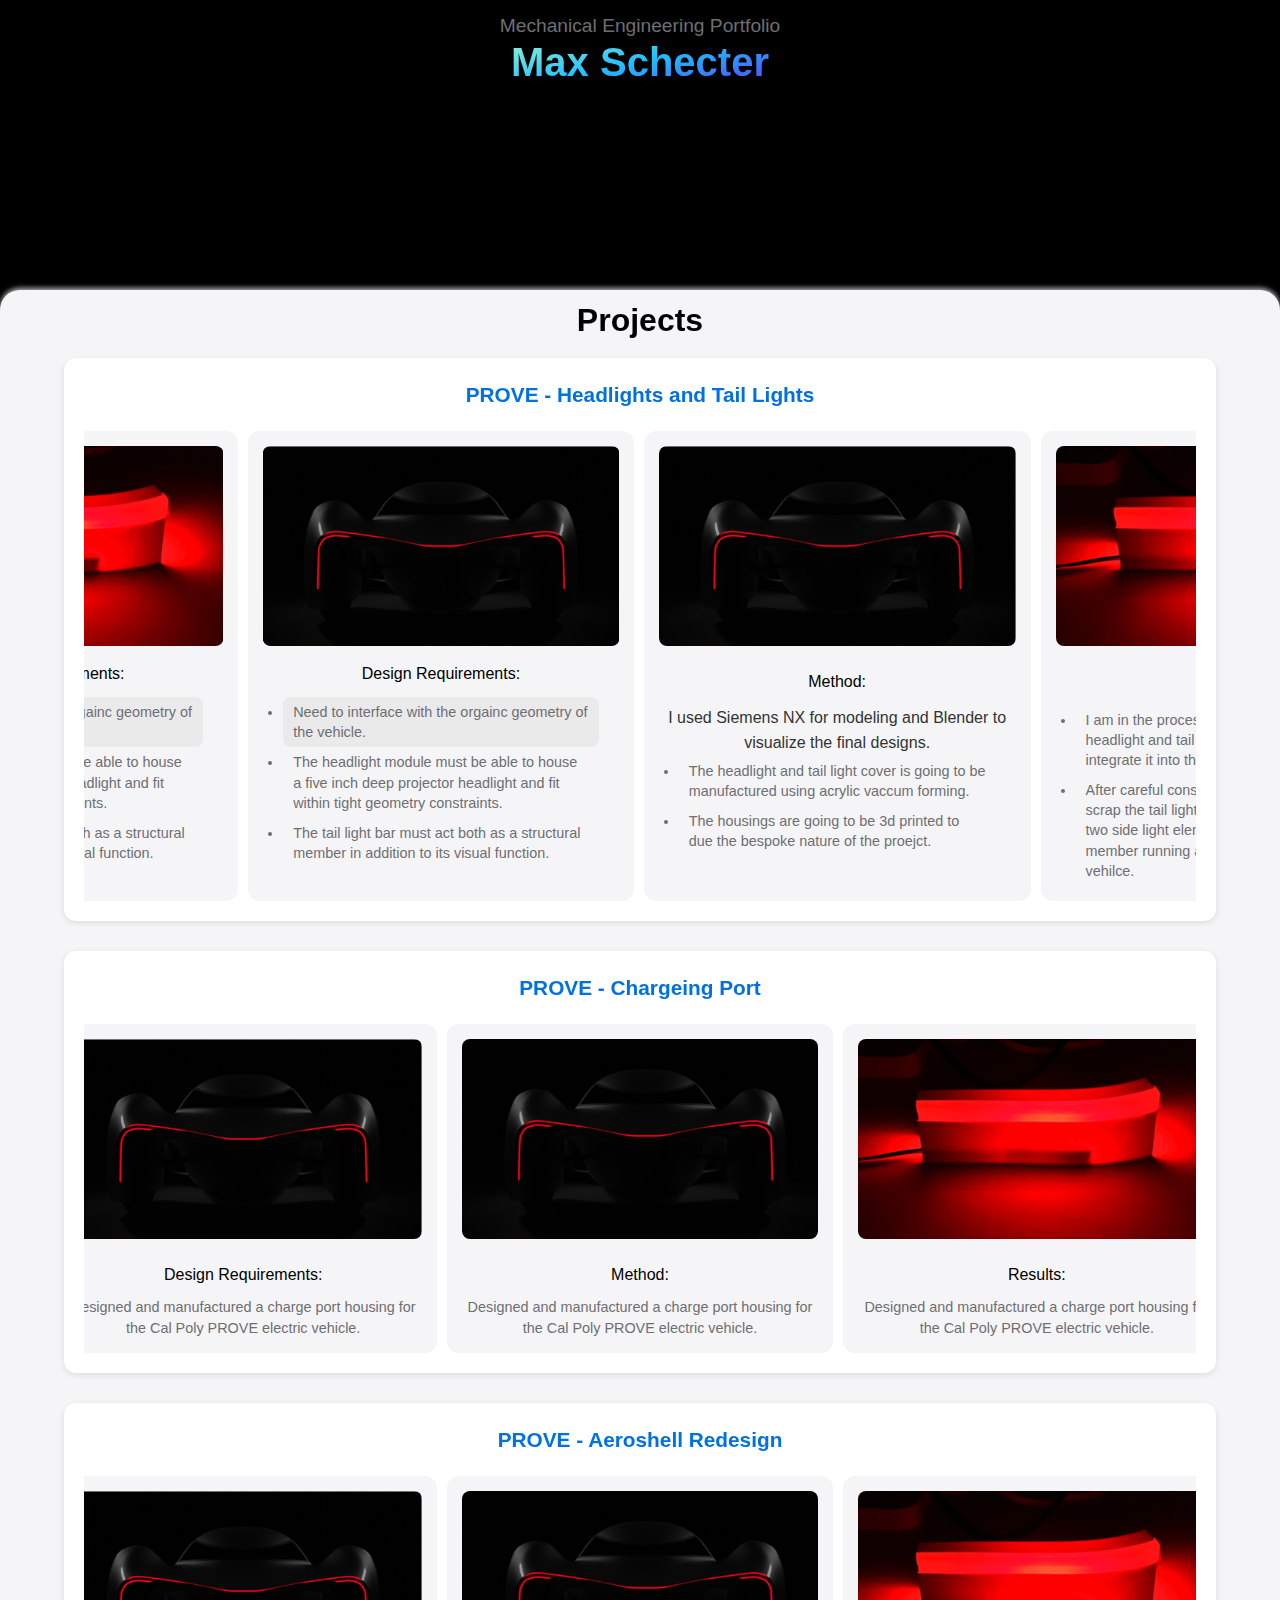
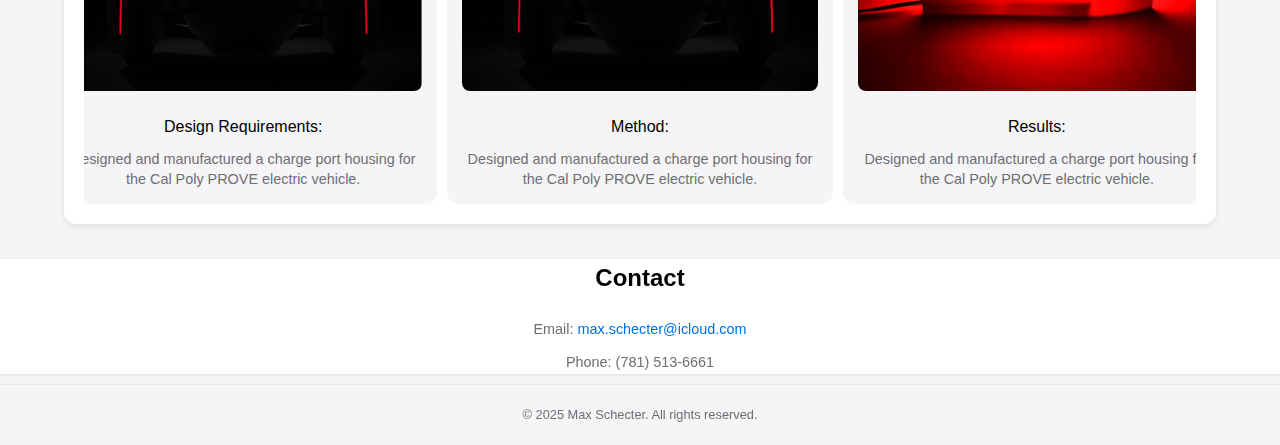
==== index.html @ a7ea4fdb "New Site Version" ====
<!DOCTYPE html>
<html lang="en">
<head>
    <meta charset="UTF-8">
    <meta name="viewport" content="width=device-width, initial-scale=1.0">
    <meta name="description" content="Max Schecter's Mechanical Engineering Portfolio">
    <title>Max Schecter - Portfolio</title>
    <link rel="stylesheet" href="css/style.css">
</head>
<body>
    <header class="video-header">
        <video width="320" height="240" autoplay loop muted playsinline>
            <source src="images/Reveal Video 1.mp4" type="video/mp4" />
          </video>
        <h2>Mechanical Engineering Portfolio</h2>
        <h1>Max Schecter</h1>
    </header>
<div class="wrapper">
    <section id="project-section">
        <h2>Projects</h2>
        <div class="project">
            <h3>PROVE - Headlights and Tail Lights</h3>
            <section class="carousel">

                <div class="item">
                    <div class="viewer">
                        <img class = "image" id="1" src="images/Screenshot 2025-02-06 at 3.01.59 PM.png" alt="Preview" />
                        <img class = "image" id="2" src="images/Screenshot 2025-02-06 at 3.01.11 PM.png" alt="Preview" />
                        <img class = "image" id="3" src="images/Screenshot 2025-02-06 at 3.01.11 PM.png" alt="Preview" />
                    </div>    
                    <h4>Design Requirements:</h4>
                    <ul id="design-list">
                        <li image="1">Need to interface with the orgainc geometry of the vehicle.</li>
                        <li image="2">The headlight module must be able to house a five inch deep projector headlight and fit within tight geometry constraints.</li>
                        <li image="3">The tail light bar must act both as a structural member in addition to its visual function.</li>
                    </ul>
                </div>

                <div class="item">
                    <div class="viewer">
                        <img class = "image" id="1" src="images/Screenshot 2025-02-06 at 3.01.11 PM.png" alt="Preview" />
                        <img class = "image" id="2" src="images/Screenshot 2025-02-06 at 3.01.11 PM.png" alt="Preview" />
                        <img class = "image" id="3" src="images/Screenshot 2025-02-06 at 3.01.11 PM.png" alt="Preview" />
                    </div>    
                    <h4>Design Requirements:</h4>
                    <ul id="design-list">
                        <li image="1">Need to interface with the orgainc geometry of the vehicle.</li>
                        <li image="2">The headlight module must be able to house a five inch deep projector headlight and fit within tight geometry constraints.</li>
                        <li image="3">The tail light bar must act both as a structural member in addition to its visual function.</li>
                    </ul>
                </div>

                <div class="item">
                      <img src="images/Screenshot 2025-02-06 at 3.01.11 PM.png" alt="Charge port housing design requirements for Cal Poly PROVE electric vehicle">
                    <h4>Method:</h4>
                <ul
                    <li>I used Siemens NX for modeling and Blender to visualize the final designs.</li>
                    <li>The headlight and tail light cover is going to be manufactured using acrylic vaccum forming.</li>
                    <li>The housings are going to be 3d printed to due the bespoke nature of the proejct.</li>
                </ul>
                </div>
                <div class="item">
                    <img src="images/Screenshot 2025-02-06 at 3.01.59 PM.png" alt="Charge port housing design requirements for Cal Poly PROVE electric vehicle">
                    <h4>Results:</h4>
                <ul>
                    <li>I am in the process of prototyping the headlight and tail lightmodule, with an aim to integrate it into the vehicle next year.</li>
                    <li>After careful consideration, we decided to scrap the tail light bar, instead opting for the two side light elements and a purelty strucutral member running accross the lenght of the vehilce.</li>
                </ul>
                </div>
            </section>
        </div>

        <div class="project">
            <h3>PROVE - Chargeing Port</h3>
            <section class="carousel">
                <div class="item">
                    <img src="images/Screenshot 2025-02-06 at 3.01.11 PM.png" alt="Charge port housing design requirements for Cal Poly PROVE electric vehicle">
                    <h4>Design Requirements:</h4>
                    <p>Designed and manufactured a charge port housing for the Cal Poly PROVE electric vehicle.</p>
                </div>
                <div class="item">
                    <img src="images/Screenshot 2025-02-06 at 3.01.30 PM.png" alt="Charge port housing method for Cal Poly PROVE electric vehicle">
                    <h4>Method:</h4>
                    <p>Designed and manufactured a charge port housing for the Cal Poly PROVE electric vehicle.</p>
                </div>
                <div class="item">
                    <img src="images/Screenshot 2025-02-06 at 3.01.59 PM.png" alt="Charge port housing results for Cal Poly PROVE electric vehicle">
                    <h4>Results:</h4>
                    <p>Designed and manufactured a charge port housing for the Cal Poly PROVE electric vehicle.</p>
                </div>
            </section>
        </div>

        <div class="project">
            <h3>PROVE - Aeroshell Redesign</h3>
            <section class="carousel">
                <div class="item">
                    <img src="images/Screenshot 2025-02-06 at 3.01.11 PM.png" alt="Charge port housing design requirements for Cal Poly PROVE electric vehicle">
                    <h4>Design Requirements:</h4>
                    <p>Designed and manufactured a charge port housing for the Cal Poly PROVE electric vehicle.</p>
                </div>
                <div class="item">
                    <img src="images/Screenshot 2025-02-06 at 3.01.30 PM.png" alt="Charge port housing method for Cal Poly PROVE electric vehicle">
                    <h4>Method:</h4>
                    <p>Designed and manufactured a charge port housing for the Cal Poly PROVE electric vehicle.</p>
                </div>
                <div class="item">
                    <img src="images/Screenshot 2025-02-06 at 3.01.59 PM.png" alt="Charge port housing results for Cal Poly PROVE electric vehicle">
                    <h4>Results:</h4>
                    <p>Designed and manufactured a charge port housing for the Cal Poly PROVE electric vehicle.</p>
                </div>
            </section>
        </div>
    </section>

    <section id="contact">
        <h2>Contact</h2>
        <p>Email: <a href="mailto:max.schecter@icloud.com">max.schecter@icloud.com</a></p>
        <p>Phone: (781) 513-6661</p>
    </section>

    <footer>
        <p>© 2025 Max Schecter. All rights reserved.</p>
    </footer>
</div>
<script src="Script.js"></script>
</body>
</html>
---- css/style.css ----
/* Reset default styles for consistency */
* {
  margin: 0;
  padding: 0;
  box-sizing: border-box;
}

body {
  padding-top: 290px;  /* Add this to offset the fixed header */
  font-family: -apple-system, BlinkMacSystemFont, 'Segoe UI', Roboto, Helvetica, Arial, sans-serif; /* Mimics San Francisco */
  line-height: 1.6;
  color: #333;
  background-color: #f5f5f7;
  width:100%;
  z-index: 2000;
}

/* Header styling */
header {
  position: fixed;
  top: 0;
  left: 0;
  width: 100%;
  height: 310px; /* Full-screen video */
  background-color: #000000;  /* Choose one color */
  text-align: center;
  z-index: -1;
  scroll-snap-align: start;
}

header video {
  margin-top: 70px; /* Moves video down */
  z-index: 1;
  width: clamp(100%, 90vw, 100%); /* Width scales dynamically */
  object-fit: contain; /* Ensures the video fills its container without distortion */
}

header h1 {
  position: absolute;
  top: 20%; /* Adjust this value as needed */
  left: 50%;
  transform: translate(-50%, -50%);
  font-size: 2.5rem; /* Adjust as needed */
  font-weight: 900; /* 'black' corresponds to 900 */
  background: linear-gradient(to top left, #5433FF, #20BDFF, #A5FECB);
  -webkit-background-clip: text;
  -webkit-text-fill-color: transparent;
  z-index: 9999;
}

header h2 {
  position: absolute;
  font-size: 1.2rem;
  top: 3%;
  left: 50%;
  transform: translate(-50%, -20%); /* Centers text perfectly */
  font-weight: 400;
  color: #6e6e73; /* Apple's gray text color */
  margin-top: 8px;
  z-index: 9999;
}

header p {
  font-size: 0.9rem;
  color: #6e6e73;
  margin-top: 12px;
}

header a {
  color: #0071e3; /* Apple's link blue */
  text-decoration: none;
}

header a:hover {
  text-decoration: underline;
}

/* Projects section */

.wrapper {
  border-radius: 20px 20px 0px 0px;
  position: relative;
  background-color: #f5f5f7;
  padding: 0px 0px;
  box-shadow: 0 -2px 5px rgba(255, 255, 255, 0.7); /* Soft white glow */
  scroll-snap-align: start;
  scroll-snap-stop: always;
  overflow-x: hidden;
}

#project-section {
  padding: 5px 0px;
  width: 100%;
  position: relative;
}

#project-section h2 {
  font-size: 2rem;
  font-weight: 600;
  color: #000;
  text-align: center;
  margin-bottom: 12px;
}

.project {
  background-color: #fff;
  border-radius: 12px; /* Rounded corners */
  box-shadow: 0 2px 6px rgba(0, 0, 0, 0.1); /* Subtle shadow */
  padding: 20px;
  margin-left: 5%;
  margin-right: 5%;
  margin-bottom: 30px;
  transition: transform 0.3s ease, box-shadow 0.3s ease; /* Smooth hover effect */
}

.project:hover {
  transform: translateY(-1px); /* Lift effect on hover */
  box-shadow: 0 4px 12px rgba(0, 0, 0, 0.15);
}

.project h3 {
  text-align: center;
  font-size: 1.3rem;
  font-weight: 600;
  color: #000;
  margin-bottom: 20px;
  color: #0071e3; /* Blue for project titles */
}

.item {
  flex: 0 0;
  width: max-content;
  background-color: #f5f5f7;
  border-radius: 12px;
  padding: 15px;
  text-align: center;
  scroll-snap-align: center;
}

.item img {
  height: 200px;
  border-radius: 8px;
  object-fit: cover;
}

.item h4 {
  font-size: 1rem;
  font-weight: 500;
  color: #000;
  margin: 15px 0 10px;
}

.item p {
  font-size: 0.9rem;
  color: #6e6e73;
  line-height: 1.4;
}

.item li {
  font-size: 0.9rem;
  color: #6e6e73;
  line-height: 1.4;
  margin: 0px 20px;
  text-align: left;
  padding: 5px 10px; /* Adds internal spacing for a better hover effect */
  border-radius: 8px; /* Rounds corners for a modern look */
  transition: background-color 0.3s ease, color 0.3s ease; /* Smooth transition for hover changes */
  cursor: pointer; /* Indicates interactivity */
  transition: transform 0.3s ease, box-shadow 0.3s ease; /* Smooth hover effect */

}

/* Contact section */
#contact {
  text-align: center;
  background-color: #fff;
  box-shadow: 0 1px 3px rgba(0, 0, 0, 0.1);
}

#contact h2 {
  font-size: 1.5rem;
  font-weight: 600;
  color: #000;
  margin-bottom: 20px;
}

#contact p {
  font-size: 0.9rem;
  color: #6e6e73;
  margin: 10px 0;
}

#contact a {
  color: #0071e3;
  text-decoration: none;
}

#contact a:hover {
  text-decoration: underline;
}

/* Footer */
footer {
  background-color: #f5f5f7;
  text-align: center;
  padding: 20px;
  color: #6e6e73;
  font-size: 0.8rem;
  border-top: 1px solid #e5e5ea; /* Light border for separation */
}

.carousel {
  background-color:#ffff;
  gap: 10px;
  padding-bottom: 0%;
  justify-content: center;
  display: flex;
  flex-wrap: nowrap;
  overflow-x: auto;  /* Enable scrolling */
  scroll-snap-type: x mandatory;
  scrollbar-width: none; /* Hides scrollbar on Firefox */

}

.vertical-slider {
  background-color:#ffff;
  gap: 10px;
  height: 220px;
  padding-bottom: 0%;
  justify-content: center;
  display: flex;
  flex-direction: column;
  overflow-y: auto;  /* Enable scrolling */
  scroll-snap-type: y mandatory;
  scrollbar-width: none; /* Hides scrollbar on Firefox */

}

@media (max-width: 600px) {
  header h1 {
    font-size: clamp(16px, 7vw, 40px);
    white-space: nowrap;
  }
  header h2 {
    font-size: clamp(16px, 3.2vw, 40px);
    white-space: nowrap;
  }

  .carousel {
    scroll-padding: 0 50%; /* Ensures first and last items are centered */
}
  .carousel::before,
.carousel::after {
    content: "";
    flex: 0 0 50%; 
    
  }
  .item img {
    height: 33vw;

  }

  .viewer {
    height: 33vw !important;
  }
}

.viewer {
  position: relative;  /* So child elements can use absolute positioning */
  height: 200px; /* Your fixed height */
  aspect-ratio: 16 / 9; /* Set your desired ratio, e.g., 16:9 */
  overflow: hidden; 
}

/* Both images fill the parent and can overlap one another */
.image {
  object-fit: cover;
  position: absolute;
  top: 50%; /* Move 50% from the left */
  left: 50%; /* Move 50% from the left */
  transform: translate(-50%, -50%); /* Offset by half its own size */
  opacity: 0;
  transition: opacity .5s ease-in-out;
  min-width: 100%; /* Ensures it also shrinks when the container is smaller */
  min-height: 100%; /* Ensures it also shrinks when the container is smaller */
  z-index: 4;
}

.showing {
  opacity: 1;
  z-index: 3;
  transition: none;
}

.item li {
  transition: background-color 0.15s ease, transform 0.15s ease;
}

.item li:hover:not(.active) {
  background-color: #9fddff; /* Light gray hover effect */
}

.item li.active {
  background-color: #d6d6d65f; /* Keeps selected item "pressed" */
}
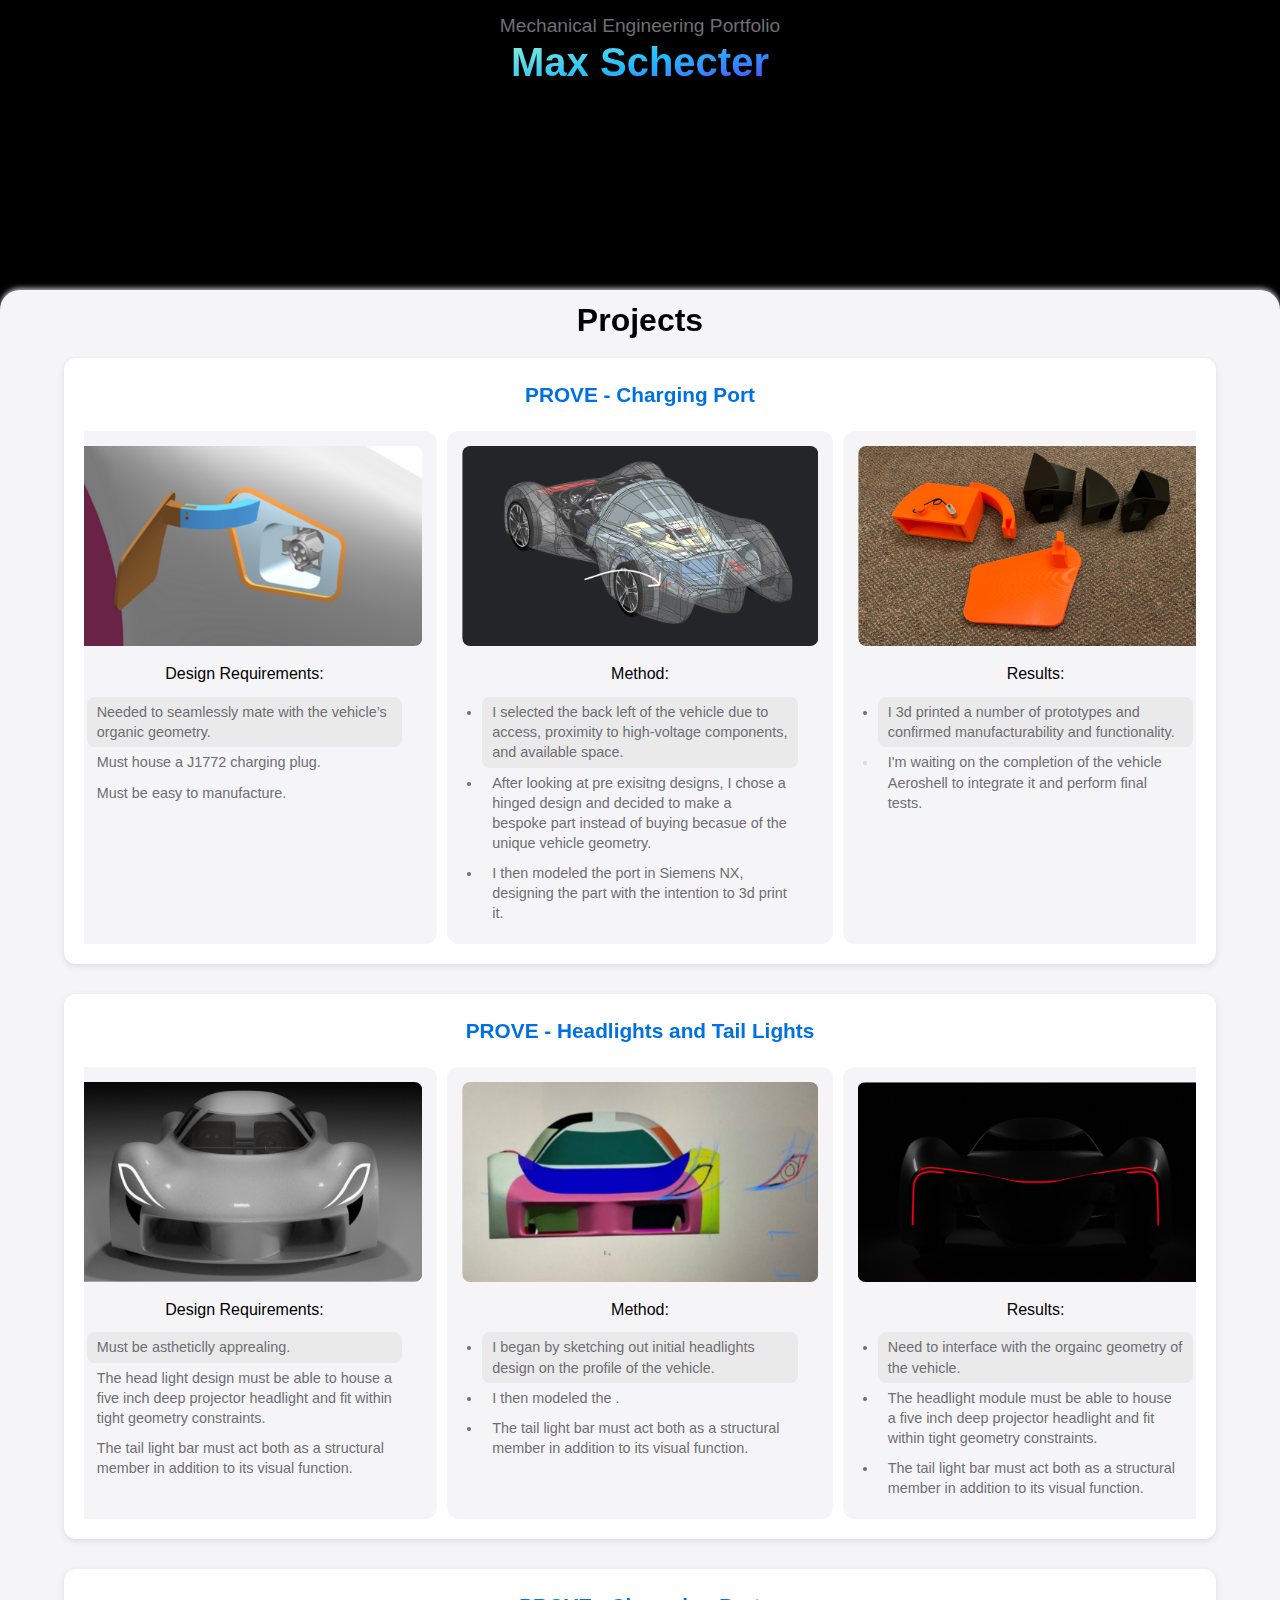
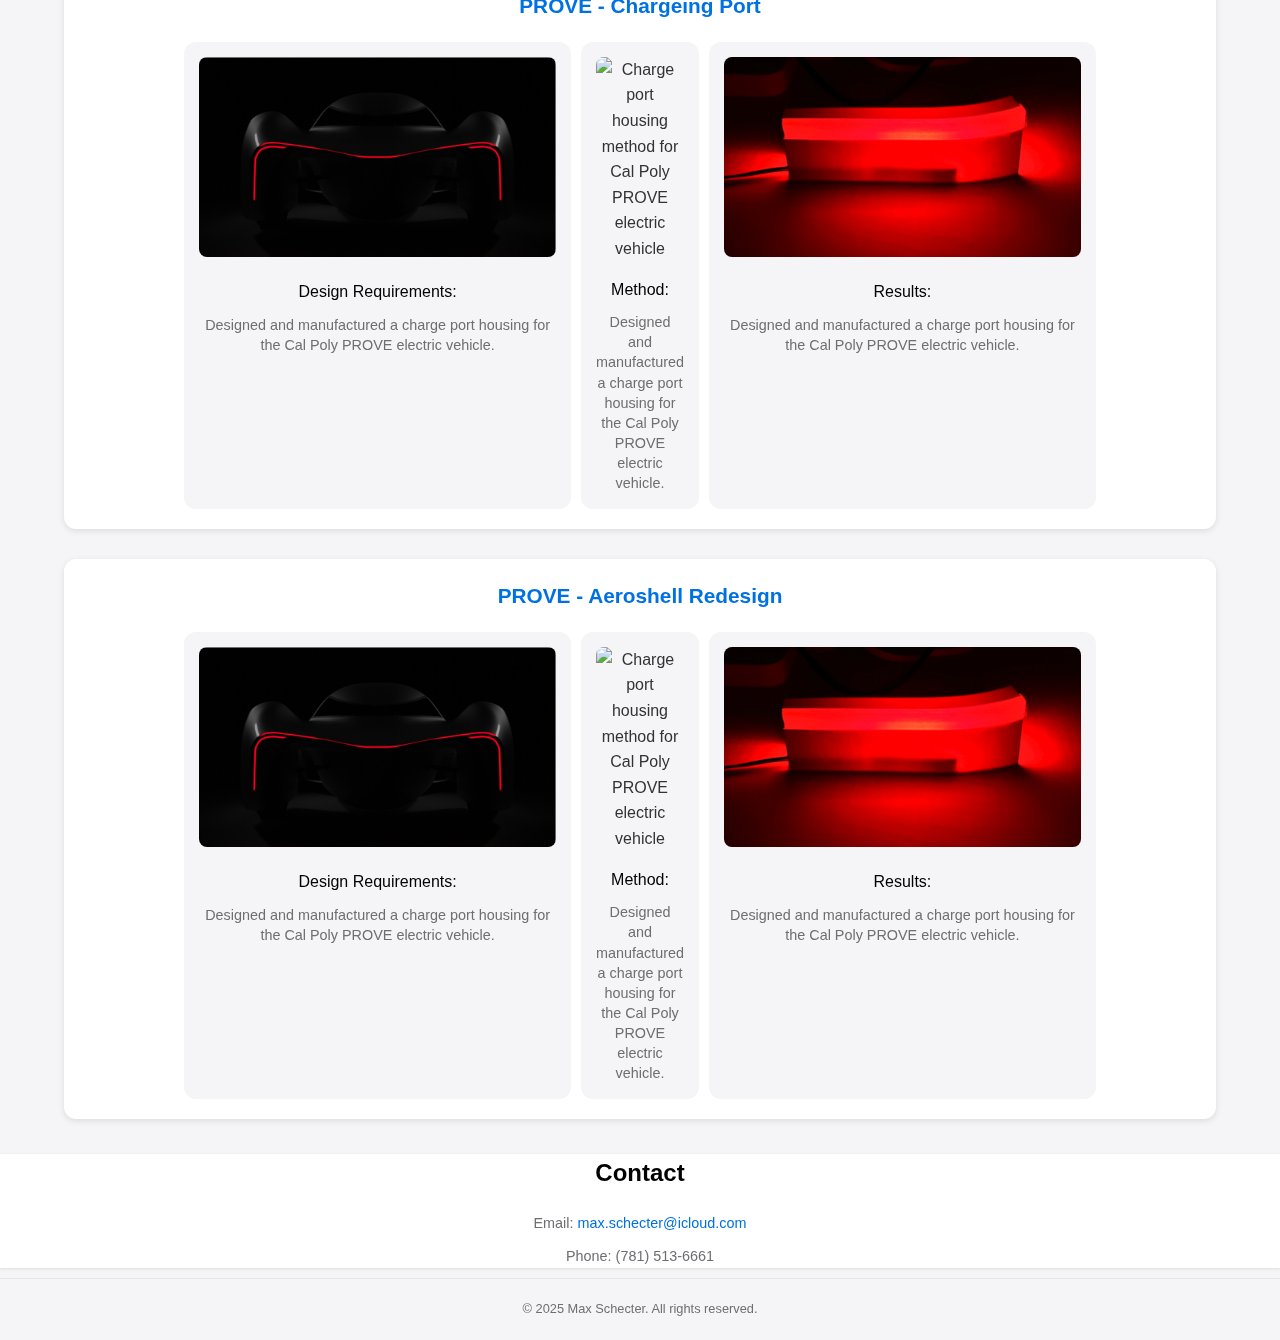
==== commit 59571f0a: "Website Update" ====
--- a/index.html
+++ b/index.html
@@ -18,20 +18,82 @@
 <div class="wrapper">
     <section id="project-section">
         <h2>Projects</h2>
+        
+        <div class="project">
+            <h3>PROVE - Charging Port</h3>
+            <section class="carousel">
+                
+                <div class="item"> 
+                    <div class="viewer">
+                        <img class = "image" id="1" src="images/Charging Port/Geometry.png" alt="Preview" />
+                        <img class = "image" id="2" src="images/Charging Port/Geometry.png" alt="Preview" />
+                        <img class = "image" id="3" src="images/Charging Port/Geometry.png" alt="Preview" />
+                    </div>    
+                    <h4>Design Requirements:</h4>
+                    <ul id="design-list">
+                        <li image="1">Needed to seamlessly mate with the vehicle’s organic geometry.</li>
+                        <li class="no-image" image="2">Must house a J1772 charging plug.</li>
+                        <li class="no-image" image="3">Must be easy to manufacture.</li>
+                    </ul>
+                </div>
+
+                <div class="item">
+                    <div class="viewer">
+                        <img class = "image" id="1" src="images/Charging Port/Rear Location.png" alt="Preview" />
+                        <img class = "image" id="2" src="images/Charging Port/FactoryPort.png" alt="Preview" />
+                        <img class = "image" id="3" src="images/Charging Port/CAD.png" alt="Preview" />
+                    </div>    
+                    <h4>Method:</h4>
+                    <ul id="design-list">
+                        <li image="1">I selected the back left of the vehicle due to access, proximity to high-voltage components, and available space.</li>
+                        <li image="2">After looking at pre exisitng designs, I chose a hinged design and decided to make a bespoke part instead of buying becasue of the unique vehicle geometry.</li>
+                        <li image="3">I then modeled the port in Siemens NX, designing the part with the intention to 3d print it.</li>
+                    </ul>
+                </div>
+
+                <div class="item">
+                    <div class="viewer">
+                        <img class = "image" id="1" src="images/Charging Port/Prototype.png" alt="Preview" />
+                        <img class = "image" id="2" src="images/Charging Port/Prototype.png" alt="Preview" />
+                        <img class = "image" id="3" src="images/Screenshot 2025-02-06 at 3.01.11 PM.png" alt="Preview" />
+                    </div>    
+                    <h4>Results:</h4>
+                    <ul id="design-list">
+                        <li image="1">I 3d printed a number of prototypes and confirmed manufacturability and functionality.</li>
+                        <li class="no-image" image="2">I'm waiting on the completion of the vehicle Aeroshell to integrate it and perform final tests.</li>
+                    </ul>
+                </div>
+            </section>
+        </div>
+
         <div class="project">
             <h3>PROVE - Headlights and Tail Lights</h3>
             <section class="carousel">
+                
+                <div class="item"> 
+                    <div class="viewer">
+                        <img class = "image" id="1" src="images/Headlights and Tail Lights/Render.png" alt="Preview" />
+                        <img class = "image" id="2" src="images/Headlights and Tail Lights/Interference.png" alt="Preview" />
+                        <img class = "image" id="3" src="images/Headlights and Tail Lights/Rear.png" alt="Preview" />
+                    </div>    
+                    <h4>Design Requirements:</h4>
+                    <ul id="design-list">
+                        <li image="1">Must be astheticlly apprealing.</li>
+                        <li image="2">The head light design must be able to house a five inch deep projector headlight and fit within tight geometry constraints.</li>
+                        <li image="3">The tail light bar must act both as a structural member in addition to its visual function.</li>
+                    </ul>
+                </div>
 
                 <div class="item">
                     <div class="viewer">
-                        <img class = "image" id="1" src="images/Screenshot 2025-02-06 at 3.01.59 PM.png" alt="Preview" />
+                        <img class = "image" id="1" src="images/Headlights and Tail Lights/Sketch.png" alt="Preview" />
                         <img class = "image" id="2" src="images/Screenshot 2025-02-06 at 3.01.11 PM.png" alt="Preview" />
                         <img class = "image" id="3" src="images/Screenshot 2025-02-06 at 3.01.11 PM.png" alt="Preview" />
                     </div>    
-                    <h4>Design Requirements:</h4>
+                    <h4>Method:</h4>
                     <ul id="design-list">
-                        <li image="1">Need to interface with the orgainc geometry of the vehicle.</li>
-                        <li image="2">The headlight module must be able to house a five inch deep projector headlight and fit within tight geometry constraints.</li>
+                        <li image="1">I began by sketching out initial headlights design on the profile of the vehicle.</li>
+                        <li image="2">I then modeled the .</li>
                         <li image="3">The tail light bar must act both as a structural member in addition to its visual function.</li>
                     </ul>
                 </div>
@@ -42,30 +104,12 @@
                         <img class = "image" id="2" src="images/Screenshot 2025-02-06 at 3.01.11 PM.png" alt="Preview" />
                         <img class = "image" id="3" src="images/Screenshot 2025-02-06 at 3.01.11 PM.png" alt="Preview" />
                     </div>    
-                    <h4>Design Requirements:</h4>
+                    <h4>Results:</h4>
                     <ul id="design-list">
                         <li image="1">Need to interface with the orgainc geometry of the vehicle.</li>
                         <li image="2">The headlight module must be able to house a five inch deep projector headlight and fit within tight geometry constraints.</li>
                         <li image="3">The tail light bar must act both as a structural member in addition to its visual function.</li>
                     </ul>
-                </div>
-
-                <div class="item">
-                      <img src="images/Screenshot 2025-02-06 at 3.01.11 PM.png" alt="Charge port housing design requirements for Cal Poly PROVE electric vehicle">
-                    <h4>Method:</h4>
-                <ul
-                    <li>I used Siemens NX for modeling and Blender to visualize the final designs.</li>
-                    <li>The headlight and tail light cover is going to be manufactured using acrylic vaccum forming.</li>
-                    <li>The housings are going to be 3d printed to due the bespoke nature of the proejct.</li>
-                </ul>
-                </div>
-                <div class="item">
-                    <img src="images/Screenshot 2025-02-06 at 3.01.59 PM.png" alt="Charge port housing design requirements for Cal Poly PROVE electric vehicle">
-                    <h4>Results:</h4>
-                <ul>
-                    <li>I am in the process of prototyping the headlight and tail lightmodule, with an aim to integrate it into the vehicle next year.</li>
-                    <li>After careful consideration, we decided to scrap the tail light bar, instead opting for the two side light elements and a purelty strucutral member running accross the lenght of the vehilce.</li>
-                </ul>
                 </div>
             </section>
         </div>
--- a/css/style.css
+++ b/css/style.css
@@ -296,10 +296,20 @@
   transition: background-color 0.15s ease, transform 0.15s ease;
 }
 
-.item li:hover:not(.active) {
-  background-color: #9fddff; /* Light gray hover effect */
-}
-
 .item li.active {
   background-color: #d6d6d65f; /* Keeps selected item "pressed" */
-}+}
+
+ul {
+  list-style-type: disc; /* Ensures bullets are shown */
+}
+
+.no-image::marker {
+  color: rgb(217, 217, 217); /* Change bullet color */
+}
+
+.no-image {
+  cursor: default; /* Changes cursor to default (not clickable) */
+  pointer-events: none; /* Prevents hover and click events */
+}
+
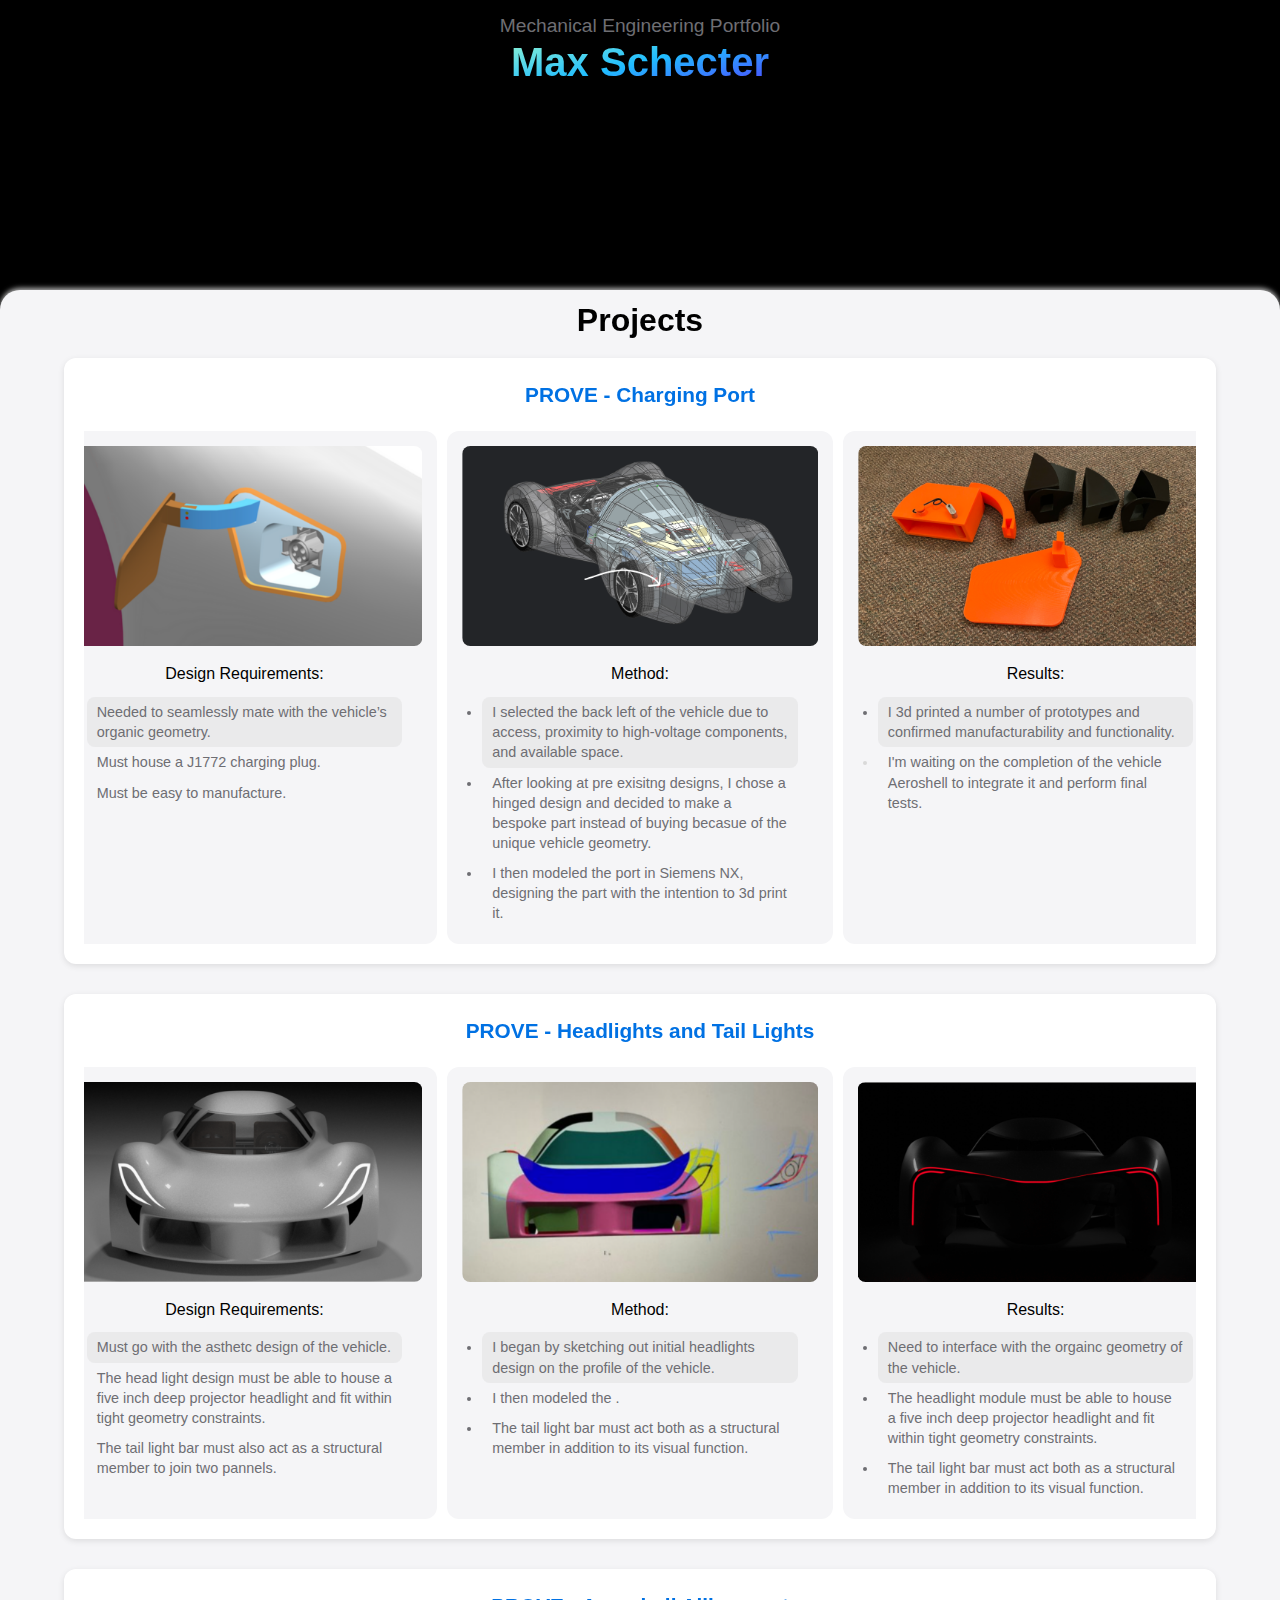
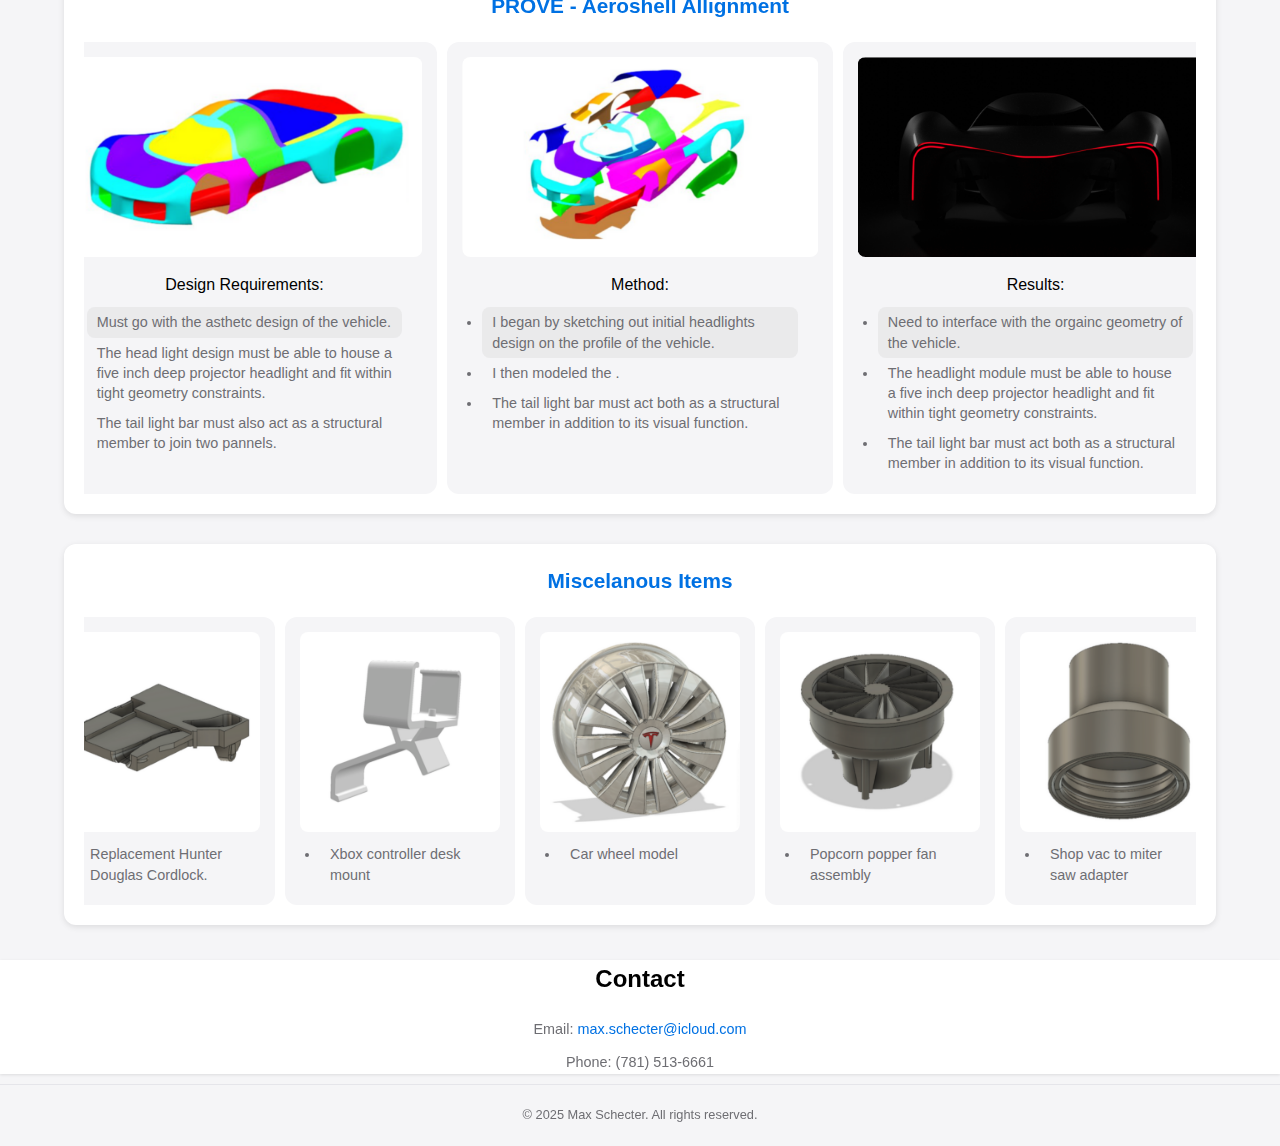
==== commit 3e757541: "Update" ====
--- a/index.html
+++ b/index.html
@@ -78,9 +78,9 @@
                     </div>    
                     <h4>Design Requirements:</h4>
                     <ul id="design-list">
-                        <li image="1">Must be astheticlly apprealing.</li>
+                        <li image="1">Must go with the asthetc design of the vehicle.</li>
                         <li image="2">The head light design must be able to house a five inch deep projector headlight and fit within tight geometry constraints.</li>
-                        <li image="3">The tail light bar must act both as a structural member in addition to its visual function.</li>
+                        <li image="3">The tail light bar must also act as a structural member to join two pannels.</li>
                     </ul>
                 </div>
 
@@ -115,46 +115,112 @@
         </div>
 
         <div class="project">
-            <h3>PROVE - Chargeing Port</h3>
-            <section class="carousel">
-                <div class="item">
-                    <img src="images/Screenshot 2025-02-06 at 3.01.11 PM.png" alt="Charge port housing design requirements for Cal Poly PROVE electric vehicle">
+            <h3>PROVE - Aeroshell Allignment</h3>
+            <section class="carousel">
+                
+                <div class="item"> 
+                    <div class="viewer">
+                        <img class = "image" id="1" src="images/Aeroshell Allignment/Aeroshell.png" alt="Preview" />
+                        <img class = "image" id="2" src="images/Headlights and Tail Lights/Interference.png" alt="Preview" />
+                        <img class = "image" id="3" src="images/Headlights and Tail Lights/Rear.png" alt="Preview" />
+                    </div>    
                     <h4>Design Requirements:</h4>
-                    <p>Designed and manufactured a charge port housing for the Cal Poly PROVE electric vehicle.</p>
-                </div>
-                <div class="item">
-                    <img src="images/Screenshot 2025-02-06 at 3.01.30 PM.png" alt="Charge port housing method for Cal Poly PROVE electric vehicle">
+                    <ul id="design-list">
+                        <li image="1">Must go with the asthetc design of the vehicle.</li>
+                        <li image="2">The head light design must be able to house a five inch deep projector headlight and fit within tight geometry constraints.</li>
+                        <li image="3">The tail light bar must also act as a structural member to join two pannels.</li>
+                    </ul>
+                </div>
+
+                <div class="item">
+                    <div class="viewer">
+                        <img class = "image" id="1" src="images/Aeroshell Allignment/Aeroshell Exploded.png" alt="Preview" />
+                        <img class = "image" id="2" src="images/Screenshot 2025-02-06 at 3.01.11 PM.png" alt="Preview" />
+                        <img class = "image" id="3" src="images/Screenshot 2025-02-06 at 3.01.11 PM.png" alt="Preview" />
+                    </div>    
                     <h4>Method:</h4>
-                    <p>Designed and manufactured a charge port housing for the Cal Poly PROVE electric vehicle.</p>
-                </div>
-                <div class="item">
-                    <img src="images/Screenshot 2025-02-06 at 3.01.59 PM.png" alt="Charge port housing results for Cal Poly PROVE electric vehicle">
+                    <ul id="design-list">
+                        <li image="1">I began by sketching out initial headlights design on the profile of the vehicle.</li>
+                        <li image="2">I then modeled the .</li>
+                        <li image="3">The tail light bar must act both as a structural member in addition to its visual function.</li>
+                    </ul>
+                </div>
+
+                <div class="item">
+                    <div class="viewer">
+                        <img class = "image" id="1" src="images/Screenshot 2025-02-06 at 3.01.11 PM.png" alt="Preview" />
+                        <img class = "image" id="2" src="images/Screenshot 2025-02-06 at 3.01.11 PM.png" alt="Preview" />
+                        <img class = "image" id="3" src="images/Screenshot 2025-02-06 at 3.01.11 PM.png" alt="Preview" />
+                    </div>    
                     <h4>Results:</h4>
-                    <p>Designed and manufactured a charge port housing for the Cal Poly PROVE electric vehicle.</p>
-                </div>
-            </section>
-        </div>
-
-        <div class="project">
-            <h3>PROVE - Aeroshell Redesign</h3>
-            <section class="carousel">
-                <div class="item">
-                    <img src="images/Screenshot 2025-02-06 at 3.01.11 PM.png" alt="Charge port housing design requirements for Cal Poly PROVE electric vehicle">
-                    <h4>Design Requirements:</h4>
-                    <p>Designed and manufactured a charge port housing for the Cal Poly PROVE electric vehicle.</p>
-                </div>
-                <div class="item">
-                    <img src="images/Screenshot 2025-02-06 at 3.01.30 PM.png" alt="Charge port housing method for Cal Poly PROVE electric vehicle">
-                    <h4>Method:</h4>
-                    <p>Designed and manufactured a charge port housing for the Cal Poly PROVE electric vehicle.</p>
-                </div>
-                <div class="item">
-                    <img src="images/Screenshot 2025-02-06 at 3.01.59 PM.png" alt="Charge port housing results for Cal Poly PROVE electric vehicle">
-                    <h4>Results:</h4>
-                    <p>Designed and manufactured a charge port housing for the Cal Poly PROVE electric vehicle.</p>
-                </div>
-            </section>
-        </div>
+                    <ul id="design-list">
+                        <li image="1">Need to interface with the orgainc geometry of the vehicle.</li>
+                        <li image="2">The headlight module must be able to house a five inch deep projector headlight and fit within tight geometry constraints.</li>
+                        <li image="3">The tail light bar must act both as a structural member in addition to its visual function.</li>
+                    </ul>
+                </div>
+            </section>
+        </div>
+
+        <div class="project">
+            <h3>Miscelanous Items</h3>
+            <section class="carousel">
+                
+                <div class="item"> 
+                        <img src="images/Miscelaneous/Craftsman.png" alt="Preview" />
+                    <ul>
+                        <li>Craftsman Jointer Planer Fence Trolley.</li>
+                    </ul>
+                </div>
+
+                <div class="item"> 
+                    <img src="images/Miscelaneous/Cord Lock.png" alt="Preview" />
+                <ul>
+                    <li>Replacement Hunter Douglas Cordlock.</li>
+                </ul>
+            </div>
+
+            <div class="item"> 
+                <img src="images/Miscelaneous/Xbox Mount.png" alt="Preview" />
+            <ul>
+                <li>Xbox controller desk
+                    mount</li>
+            </ul>
+            </div>
+
+            <div class="item"> 
+                <img src="images/Miscelaneous/Car Wheel.png" alt="Preview" />
+            <ul>
+                <li>Car wheel model</li>
+            </ul>
+            </div>
+
+            <div class="item"> 
+                <img src="images/Miscelaneous/Popcorn.png" alt="Preview" />
+            <ul>
+                <li>Popcorn popper fan assembly</li>
+            </ul>
+            </div>
+
+            <div class="item"> 
+                <img src="images/Miscelaneous/Shop Vac.png" alt="Preview" />
+            <ul>
+                <li>Shop vac to miter saw adapter</li>
+            </ul>
+            </div>
+
+            <div class="item"> 
+                <img src="images/Miscelaneous/Garden Cage.png" alt="Preview" />
+            <ul>
+                <li>Vegetable garden cage corner piece</li>
+            </ul>
+            </div>
+
+
+            </section>
+        </div>
+
+
     </section>
 
     <section id="contact">
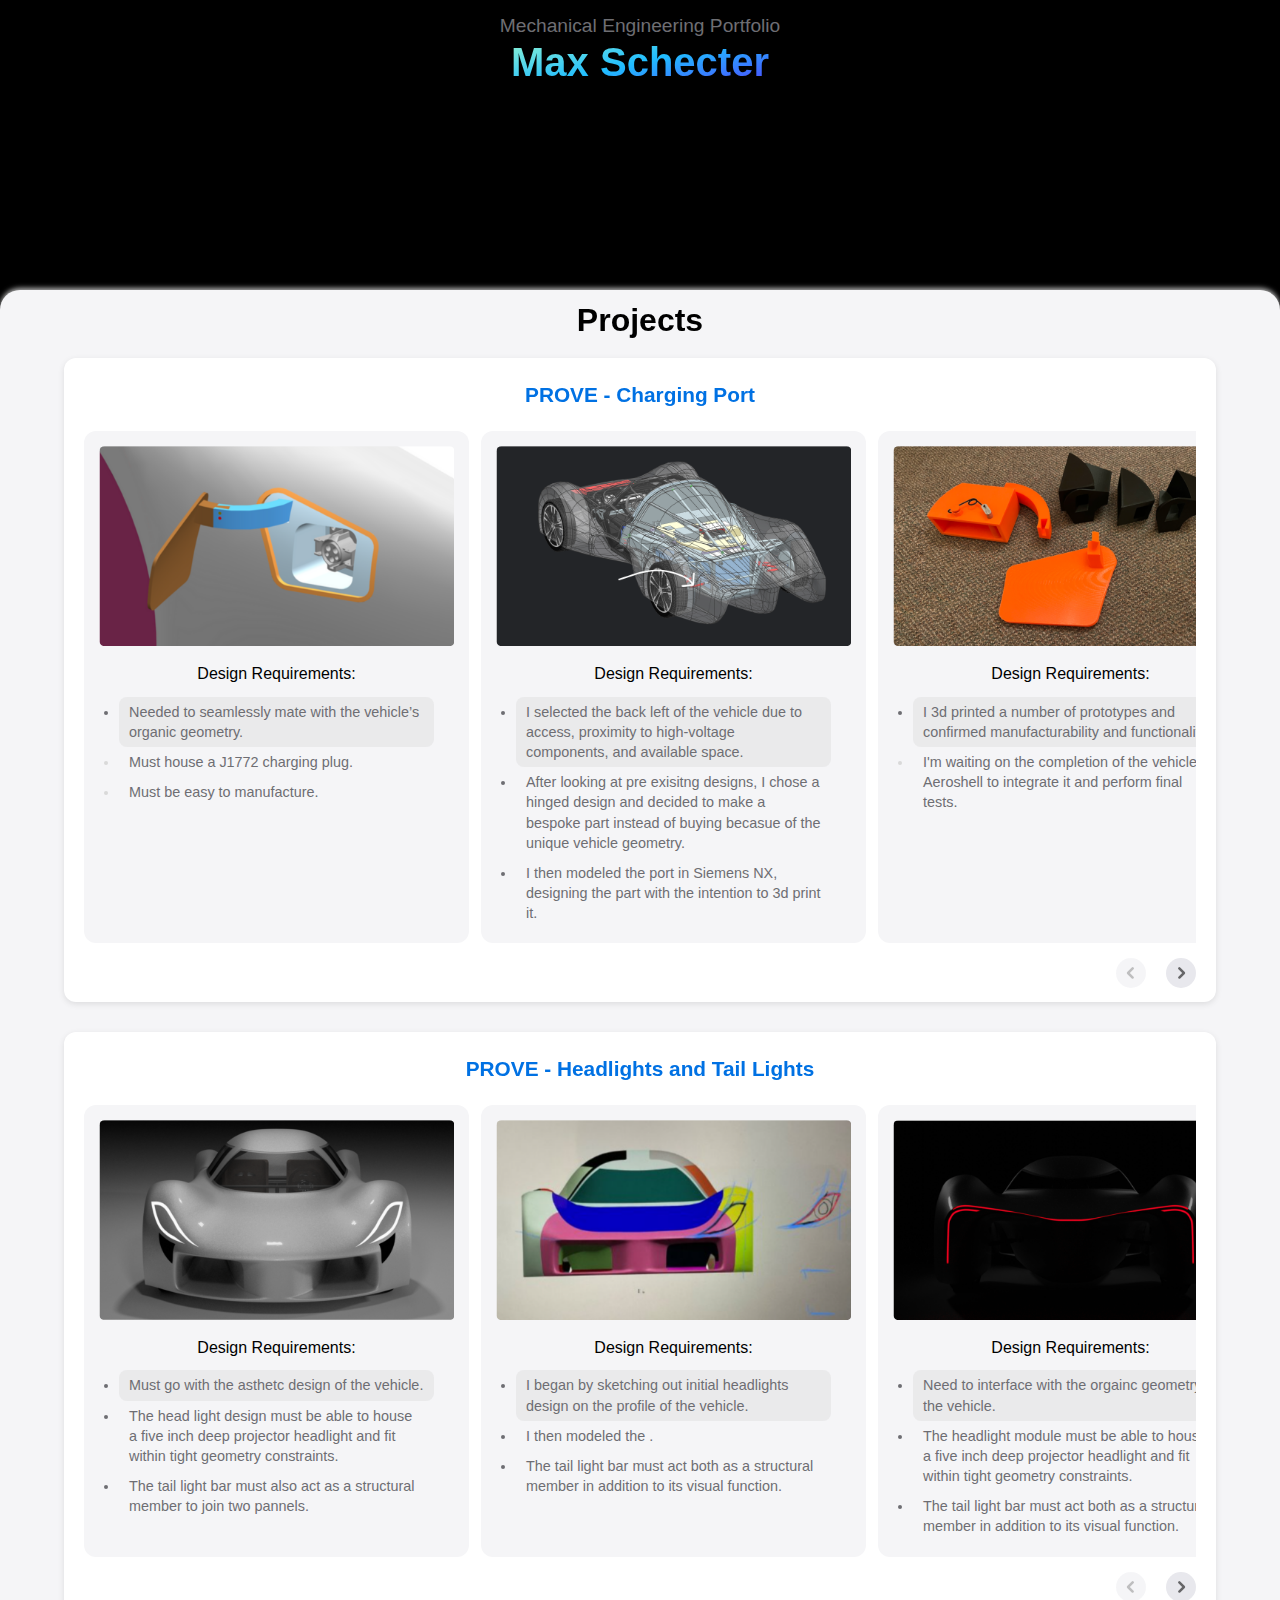
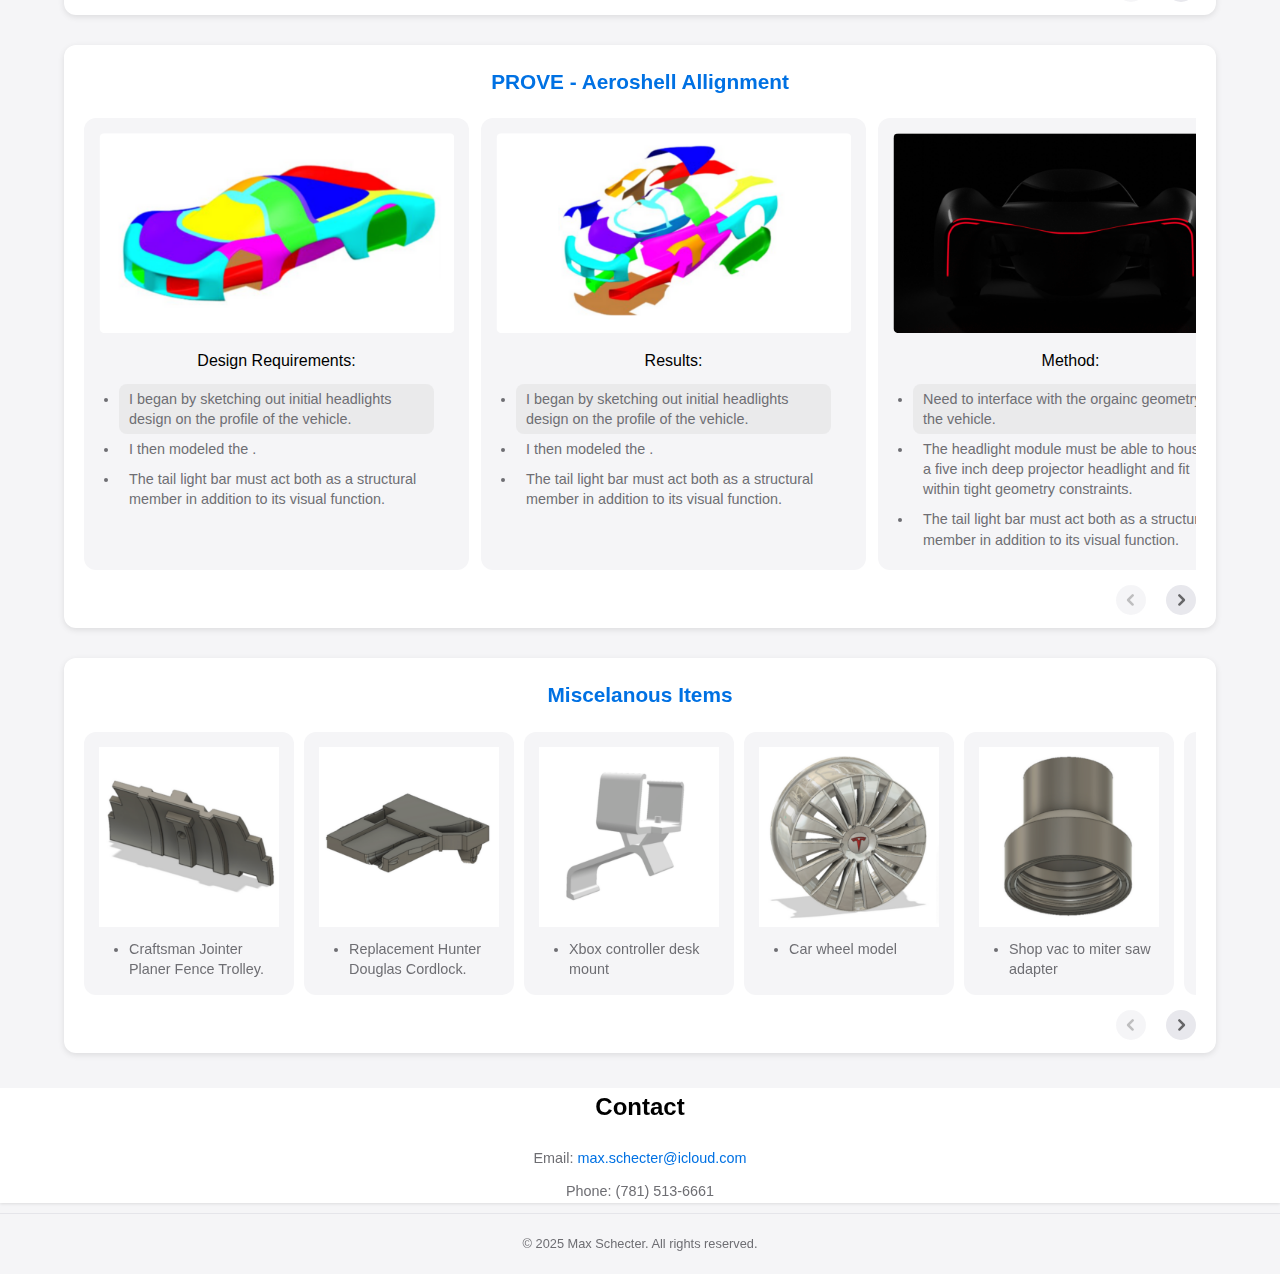
==== commit 2e319164: "Update" ====
--- a/index.html
+++ b/index.html
@@ -1,5 +1,6 @@
 <!DOCTYPE html>
 <html lang="en">
+
 <head>
     <meta charset="UTF-8">
     <meta name="viewport" content="width=device-width, initial-scale=1.0">
@@ -7,232 +8,454 @@
     <title>Max Schecter - Portfolio</title>
     <link rel="stylesheet" href="css/style.css">
 </head>
+
 <body>
-    <header class="video-header">
+
+    <header class="video-header"> <!-- Header -->
         <video width="320" height="240" autoplay loop muted playsinline>
             <source src="images/Reveal Video 1.mp4" type="video/mp4" />
-          </video>
+        </video>
         <h2>Mechanical Engineering Portfolio</h2>
         <h1>Max Schecter</h1>
     </header>
-<div class="wrapper">
-    <section id="project-section">
-        <h2>Projects</h2>
-        
-        <div class="project">
-            <h3>PROVE - Charging Port</h3>
-            <section class="carousel">
-                
-                <div class="item"> 
-                    <div class="viewer">
-                        <img class = "image" id="1" src="images/Charging Port/Geometry.png" alt="Preview" />
-                        <img class = "image" id="2" src="images/Charging Port/Geometry.png" alt="Preview" />
-                        <img class = "image" id="3" src="images/Charging Port/Geometry.png" alt="Preview" />
-                    </div>    
-                    <h4>Design Requirements:</h4>
-                    <ul id="design-list">
-                        <li image="1">Needed to seamlessly mate with the vehicle’s organic geometry.</li>
-                        <li class="no-image" image="2">Must house a J1772 charging plug.</li>
-                        <li class="no-image" image="3">Must be easy to manufacture.</li>
-                    </ul>
+
+    <div class="wrapper"> <!-- Moving Section -->
+        <section id="project-section">
+            <h2>Projects</h2>
+
+            <div class="project"> <!-- Charging Port -->
+                <h3>PROVE - Charging Port</h3>
+
+                <div class="gallery">
+                    <div class="gallery-scroll-container">
+                        <ul class="gallery-item-container" id="galleryParent">
+                            <li class="galley-item">
+                                <div class="card-wrapper">
+                                    <div class="viewer-wrapper">
+                                        <div class="viewer">
+                                            <img class="image" src="images/Charging Port/Geometry.png" alt="Preview" />
+                                            <img class="image" src="images/Charging Port/Geometry.png" alt="Preview" />
+                                            <img class="image" src="images/Charging Port/Geometry.png" alt="Preview" />
+                                        </div>
+                                    </div>
+                                    <div class="description-weapper">
+                                        <h4>Design Requirements:</h4>
+                                        <ul id="design-list">
+                                            <li> Needed to seamlessly mate with the vehicle’s organic geometry.</li>
+                                            <li class="no-image"> Must house a J1772 charging plug.</li>
+                                            <li class="no-image"> Must be easy to manufacture.</li>
+                                        </ul>
+                                    </div>
+                                </div>
+                            </li>
+                            <li class="galley-item">
+                                <div class="card-wrapper">
+                                    <div class="viewer-wrapper">
+                                        <div class="viewer">
+                                            <img class="image" src="images/Charging Port/Rear Location.png"
+                                                alt="Preview" />
+                                            <img class="image" src="images/Charging Port/FactoryPort.png"
+                                                alt="Preview" />
+                                            <img class="image" src="images/Charging Port/CAD.png" alt="Preview" />
+                                        </div>
+                                    </div>
+                                    <div class="description-weapper">
+                                        <h4>Design Requirements:</h4>
+                                        <ul id="design-list">
+                                            <li>I selected the back left of the vehicle due to access, proximity to
+                                                high-voltage
+                                                components, and available space.</li>
+                                            <li>After looking at pre exisitng designs, I chose a hinged design and
+                                                decided to
+                                                make a
+                                                bespoke part instead of buying becasue of the unique vehicle geometry.
+                                            </li>
+                                            <li>I then modeled the port in Siemens NX, designing the part with the
+                                                intention to
+                                                3d print
+                                                it.</li>
+                                        </ul>
+                                    </div>
+                                </div>
+                            </li>
+                            <li class="galley-item">
+                                <div class="card-wrapper">
+                                    <div class="viewer-wrapper">
+                                        <div class="viewer">
+                                            <img class="image" src="images/Charging Port/Prototype.png" alt="Preview" />
+                                            <img class="image" src="images/Charging Port/Prototype.png" alt="Preview" />
+                                            <img class="image" src="images/Screenshot 2025-02-06 at 3.01.11 PM.png"
+                                                alt="Preview" />
+                                        </div>
+                                    </div>
+                                    <div class="description-weapper">
+                                        <h4>Design Requirements:</h4>
+                                        <ul id="design-list">
+                                            <li>I 3d printed a number of prototypes and confirmed manufacturability and
+                                                functionality.
+                                            </li>
+                                            <li class="no-image">I'm waiting on the completion of the vehicle Aeroshell
+                                                to
+                                                integrate it
+                                                and perform final tests.</li>
+                                        </ul>
+                                    </div>
+                                </div>
+                            </li>
+
+                        </ul>
+                    </div>
+                    <div class="PaddleNav">
+                        <ul class="NavGrid">
+                            <li>
+                                <button class="NavButton leftBtn">
+                                    <svg class="NavSvg" viewBox="0 0 36 36">
+                                        <path
+                                            d="M20 25c-.384 0-.768-.146-1.06-.44l-5.5-5.5a1.5 1.5 0 0 1 0-2.12l5.5-5.5a1.5 1.5 0 1 1 2.12 2.12L16.622 18l4.44 4.44A1.5 1.5 0 0 1 20 25z">
+                                    </svg>
+                                </button>
+                            </li>
+                            <li>
+                                <button class="NavButton rightBtn">
+                                    <svg class="NavSvg" viewBox="0 0 36 36">
+                                        <path
+                                            d="M22.56 16.938l-5.508-5.5a1.493 1.493 0 0 0-2.116.003 1.502 1.502 0 0 0 .004 2.121L19.384 18l-4.444 4.438A1.502 1.502 0 0 0 15.996 25c.382 0 .764-.145 1.056-.438l5.508-5.5a1.502 1.502 0 0 0 0-2.125z">
+                                    </svg>
+                                </button>
+                            </li>
+                        </ul>
+                    </div>
                 </div>
-
-                <div class="item">
-                    <div class="viewer">
-                        <img class = "image" id="1" src="images/Charging Port/Rear Location.png" alt="Preview" />
-                        <img class = "image" id="2" src="images/Charging Port/FactoryPort.png" alt="Preview" />
-                        <img class = "image" id="3" src="images/Charging Port/CAD.png" alt="Preview" />
-                    </div>    
-                    <h4>Method:</h4>
-                    <ul id="design-list">
-                        <li image="1">I selected the back left of the vehicle due to access, proximity to high-voltage components, and available space.</li>
-                        <li image="2">After looking at pre exisitng designs, I chose a hinged design and decided to make a bespoke part instead of buying becasue of the unique vehicle geometry.</li>
-                        <li image="3">I then modeled the port in Siemens NX, designing the part with the intention to 3d print it.</li>
-                    </ul>
+            </div>
+
+            <div class="project"> <!-- Headlights and Tail Lights -->
+                <h3>PROVE - Headlights and Tail Lights</h3>
+
+                <div class="gallery">
+                    <div class="gallery-scroll-container">
+                        <ul class="gallery-item-container" id="galleryParent">
+                            <li class="galley-item">
+                                <div class="card-wrapper">
+                                    <div class="viewer-wrapper">
+                                        <div class="viewer">
+                                            <img class="image" src="images/Headlights and Tail Lights/Render.png"
+                                                alt="Preview" />
+                                            <img class="image" src="images/Headlights and Tail Lights/Interference.png"
+                                                alt="Preview" />
+                                            <img class="image" src="images/Headlights and Tail Lights/Rear.png"
+                                                alt="Preview" />
+                                        </div>
+                                    </div>
+                                    <div class="description-weapper">
+                                        <h4>Design Requirements:</h4>
+                                        <ul id="design-list">
+                                            <li>Must go with the asthetc design of the vehicle.</li>
+                                            <li>The head light design must be able to house a five inch deep projector
+                                                headlight and fit
+                                                within tight geometry constraints.</li>
+                                            <li>The tail light bar must also act as a structural member to join two
+                                                pannels.</li>
+                                        </ul>
+                                    </div>
+                                </div>
+                            </li>
+                            <li class="galley-item">
+                                <div class="card-wrapper">
+                                    <div class="viewer-wrapper">
+                                        <div class="viewer">
+                                            <img class="image" src="images/Headlights and Tail Lights/Sketch.png"
+                                                alt="Preview" />
+                                            <img class="image" src="images/Screenshot 2025-02-06 at 3.01.11 PM.png"
+                                                alt="Preview" />
+                                            <img class="image" src="images/Screenshot 2025-02-06 at 3.01.11 PM.png"
+                                                alt="Preview" />
+                                        </div>
+                                    </div>
+                                    <div class="description-weapper">
+                                        <h4>Design Requirements:</h4>
+                                        <ul id="design-list">
+                                            <li>I began by sketching out initial headlights design on the profile of the
+                                                vehicle.</li>
+                                            <li>I then modeled the .</li>
+                                            <li>The tail light bar must act both as a structural member in addition to
+                                                its visual
+                                                function.</li>
+                                        </ul>
+                                    </div>
+                                </div>
+                            </li>
+                            <li class="galley-item">
+                                <div class="card-wrapper">
+                                    <div class="viewer-wrapper">
+                                        <div class="viewer">
+                                            <img class="image" src="images/Screenshot 2025-02-06 at 3.01.11 PM.png"
+                                                alt="Preview" />
+                                            <img class="image" src="images/Screenshot 2025-02-06 at 3.01.11 PM.png"
+                                                alt="Preview" />
+                                            <img class="image" src="images/Screenshot 2025-02-06 at 3.01.11 PM.png"
+                                                alt="Preview" />
+                                        </div>
+                                    </div>
+                                    <div class="description-weapper">
+                                        <h4>Design Requirements:</h4>
+                                        <ul id="design-list">
+                                            <li>Need to interface with the orgainc geometry of the vehicle.</li>
+                                            <li>The headlight module must be able to house a five inch deep projector
+                                                headlight and fit
+                                                within tight geometry constraints.</li>
+                                            <li>The tail light bar must act both as a structural member in addition to
+                                                its visual
+                                                function.</li>
+                                        </ul>
+                                    </div>
+                                </div>
+                            </li>
+
+                        </ul>
+                    </div>
+                    <div class="PaddleNav">
+                        <ul class="NavGrid">
+                            <li>
+                                <button class="NavButton leftBtn">
+                                    <svg class="NavSvg" viewBox="0 0 36 36">
+                                        <path
+                                            d="M20 25c-.384 0-.768-.146-1.06-.44l-5.5-5.5a1.5 1.5 0 0 1 0-2.12l5.5-5.5a1.5 1.5 0 1 1 2.12 2.12L16.622 18l4.44 4.44A1.5 1.5 0 0 1 20 25z">
+                                    </svg>
+                                </button>
+                            </li>
+                            <li>
+                                <button class="NavButton rightBtn">
+                                    <svg class="NavSvg" viewBox="0 0 36 36">
+                                        <path
+                                            d="M22.56 16.938l-5.508-5.5a1.493 1.493 0 0 0-2.116.003 1.502 1.502 0 0 0 .004 2.121L19.384 18l-4.444 4.438A1.502 1.502 0 0 0 15.996 25c.382 0 .764-.145 1.056-.438l5.508-5.5a1.502 1.502 0 0 0 0-2.125z">
+                                    </svg>
+                                </button>
+                            </li>
+                        </ul>
+                    </div>
                 </div>
-
-                <div class="item">
-                    <div class="viewer">
-                        <img class = "image" id="1" src="images/Charging Port/Prototype.png" alt="Preview" />
-                        <img class = "image" id="2" src="images/Charging Port/Prototype.png" alt="Preview" />
-                        <img class = "image" id="3" src="images/Screenshot 2025-02-06 at 3.01.11 PM.png" alt="Preview" />
-                    </div>    
-                    <h4>Results:</h4>
-                    <ul id="design-list">
-                        <li image="1">I 3d printed a number of prototypes and confirmed manufacturability and functionality.</li>
-                        <li class="no-image" image="2">I'm waiting on the completion of the vehicle Aeroshell to integrate it and perform final tests.</li>
-                    </ul>
+            </div>
+
+            <div class="project"> <!-- Aeroshell Allignment -->
+                <h3>PROVE - Aeroshell Allignment</h3>
+
+                <div class="gallery">
+                    <div class="gallery-scroll-container">
+                        <ul class="gallery-item-container" id="galleryParent">
+                            <li class="galley-item">
+                                <div class="card-wrapper">
+                                    <div class="viewer-wrapper">
+                                        <div class="viewer">
+                                            <img class="image" src="images/Aeroshell Allignment/Aeroshell.png"
+                                                alt="Preview" />
+                                            <img class="image" src="images/Headlights and Tail Lights/Interference.png"
+                                                alt="Preview" />
+                                            <img class="image" src="images/Headlights and Tail Lights/Rear.png"
+                                                alt="Preview" />
+                                        </div>
+                                    </div>
+                                    <div class="description-weapper">
+                                        <h4>Design Requirements:</h4>
+                                        <ul id="design-list">
+                                            <li>I began by sketching out initial headlights design on the profile of the
+                                                vehicle.</li>
+                                            <li>I then modeled the .</li>
+                                            <li>The tail light bar must act both as a structural member in addition to
+                                                its visual
+                                                function.</li>
+                                        </ul>
+                                    </div>
+                                </div>
+                            </li>
+                            <li class="galley-item">
+                                <div class="card-wrapper">
+                                    <div class="viewer-wrapper">
+                                        <div class="viewer">
+                                            <img class="image" src="images/Aeroshell Allignment/Aeroshell Exploded.png"
+                                                alt="Preview" />
+                                            <img class="image" src="images/Screenshot 2025-02-06 at 3.01.11 PM.png"
+                                                alt="Preview" />
+                                            <img class="image" src="images/Screenshot 2025-02-06 at 3.01.11 PM.png"
+                                                alt="Preview" />
+                                        </div>
+                                    </div>
+                                    <div class="description-weapper">
+                                        <h4>Results:</h4>
+                                        <ul id="design-list">
+                                            <li>I began by sketching out initial headlights design on the profile of the
+                                                vehicle.</li>
+                                            <li>I then modeled the .</li>
+                                            <li>The tail light bar must act both as a structural member in addition to
+                                                its visual
+                                                function.</li>
+                                        </ul>
+                                    </div>
+                                </div>
+                            </li>
+                            <li class="galley-item">
+                                <div class="card-wrapper">
+                                    <div class="viewer-wrapper">
+                                        <div class="viewer">
+                                            <img class="image" src="images/Screenshot 2025-02-06 at 3.01.11 PM.png"
+                                                alt="Preview" />
+                                            <img class="image" src="images/Screenshot 2025-02-06 at 3.01.11 PM.png"
+                                                alt="Preview" />
+                                            <img class="image" src="images/Screenshot 2025-02-06 at 3.01.11 PM.png"
+                                                alt="Preview" />
+                                        </div>
+                                    </div>
+                                    <div class="description-weapper">
+                                        <h4>Method:</h4>
+                                        <ul id="design-list">
+                                            <li>Need to interface with the orgainc geometry of the vehicle.</li>
+                                            <li>The headlight module must be able to house a five inch deep projector
+                                                headlight and fit
+                                                within tight geometry constraints.</li>
+                                            <li>The tail light bar must act both as a structural member in addition to
+                                                its visual
+                                                function.</li>
+                                        </ul>
+                                    </div>
+                                </div>
+                            </li>
+
+                        </ul>
+                    </div>
+                    <div class="PaddleNav">
+                        <ul class="NavGrid">
+                            <li>
+                                <button class="NavButton leftBtn">
+                                    <svg class="NavSvg" viewBox="0 0 36 36">
+                                        <path
+                                            d="M20 25c-.384 0-.768-.146-1.06-.44l-5.5-5.5a1.5 1.5 0 0 1 0-2.12l5.5-5.5a1.5 1.5 0 1 1 2.12 2.12L16.622 18l4.44 4.44A1.5 1.5 0 0 1 20 25z">
+                                    </svg>
+                                </button>
+                            </li>
+                            <li>
+                                <button class="NavButton rightBtn">
+                                    <svg class="NavSvg" viewBox="0 0 36 36">
+                                        <path
+                                            d="M22.56 16.938l-5.508-5.5a1.493 1.493 0 0 0-2.116.003 1.502 1.502 0 0 0 .004 2.121L19.384 18l-4.444 4.438A1.502 1.502 0 0 0 15.996 25c.382 0 .764-.145 1.056-.438l5.508-5.5a1.502 1.502 0 0 0 0-2.125z">
+                                    </svg>
+                                </button>
+                            </li>
+                        </ul>
+                    </div>
                 </div>
-            </section>
-        </div>
-
-        <div class="project">
-            <h3>PROVE - Headlights and Tail Lights</h3>
-            <section class="carousel">
-                
-                <div class="item"> 
-                    <div class="viewer">
-                        <img class = "image" id="1" src="images/Headlights and Tail Lights/Render.png" alt="Preview" />
-                        <img class = "image" id="2" src="images/Headlights and Tail Lights/Interference.png" alt="Preview" />
-                        <img class = "image" id="3" src="images/Headlights and Tail Lights/Rear.png" alt="Preview" />
-                    </div>    
-                    <h4>Design Requirements:</h4>
-                    <ul id="design-list">
-                        <li image="1">Must go with the asthetc design of the vehicle.</li>
-                        <li image="2">The head light design must be able to house a five inch deep projector headlight and fit within tight geometry constraints.</li>
-                        <li image="3">The tail light bar must also act as a structural member to join two pannels.</li>
-                    </ul>
+            </div>
+
+            <div class="project"> <!-- Misc Projects -->
+                <h3>Miscelanous Items</h3>
+
+                <div class="gallery small">
+                    <div class="gallery-scroll-container small">
+                        <ul class="gallery-item-container small" id="galleryParent">
+                            <li class="galley-item small">
+                                <div class="card-wrapper small">
+                                    <img src="images/Miscelaneous/Craftsman.png" alt="Preview" />
+                                    <ul>
+                                        <li>Craftsman Jointer Planer Fence Trolley.</li>
+                                    </ul>
+                                </div>
+                            </li>
+
+                            <li class="galley-item small">
+                                <div class="card-wrapper">
+                                    <img src="images/Miscelaneous/Cord Lock.png" alt="Preview" />
+                                    <ul>
+                                        <li>Replacement Hunter Douglas Cordlock.</li>
+                                    </ul>
+                                </div>
+                            </li>
+
+                            <li class="galley-item small">
+                                <div class="card-wrapper">
+                                    <img src="images/Miscelaneous/Xbox Mount.png" alt="Preview" />
+                                    <ul>
+                                        <li>Xbox controller desk
+                                            mount</li>
+                                    </ul>
+                                </div>
+                            </li>
+
+                            <li class="galley-item small">
+                                <div class="card-wrapper">
+                                    <img src="images/Miscelaneous/Car Wheel.png" alt="Preview" />
+                                    <ul>
+                                        <li>Car wheel model</li>
+                                    </ul>
+                                </div>
+                            </li>
+
+                            <li class="galley-item small">
+                                <div class="card-wrapper">
+                                    <img src="images/Miscelaneous/Shop Vac.png" alt="Preview" />
+                                    <ul>
+                                        <li>Shop vac to miter saw adapter</li>
+                                    </ul>
+                                </div>
+                            </li>
+
+                            <li class="galley-item small">
+                                <div class="card-wrapper">
+                                    <img src="images/Miscelaneous/Xbox Mount.png" alt="Preview" />
+                                    <ul>
+                                        <li>Xbox controller desk
+                                            mount</li>
+                                    </ul>
+                                </div>
+                            </li>
+
+                            <li class="galley-item small">
+                                <div class="card-wrapper">
+                                    <img src="images/Miscelaneous/Garden Cage.png" alt="Preview" />
+                                    <ul>
+                                        <li>Vegetable garden cage corner piece</li>
+                                    </ul>
+                                </div>
+                            </li>
+
+                        </ul>
+                    </div>
+                    <div class="PaddleNav">
+                        <ul class="NavGrid">
+                            <li>
+                                <button class="NavButton leftBtn">
+                                    <svg class="NavSvg" viewBox="0 0 36 36">
+                                        <path
+                                            d="M20 25c-.384 0-.768-.146-1.06-.44l-5.5-5.5a1.5 1.5 0 0 1 0-2.12l5.5-5.5a1.5 1.5 0 1 1 2.12 2.12L16.622 18l4.44 4.44A1.5 1.5 0 0 1 20 25z">
+                                    </svg>
+                                </button>
+                            </li>
+                            <li>
+                                <button class="NavButton rightBtn">
+                                    <svg class="NavSvg" viewBox="0 0 36 36">
+                                        <path
+                                            d="M22.56 16.938l-5.508-5.5a1.493 1.493 0 0 0-2.116.003 1.502 1.502 0 0 0 .004 2.121L19.384 18l-4.444 4.438A1.502 1.502 0 0 0 15.996 25c.382 0 .764-.145 1.056-.438l5.508-5.5a1.502 1.502 0 0 0 0-2.125z">
+                                    </svg>
+                                </button>
+                            </li>
+                        </ul>
+                    </div>
                 </div>
 
-                <div class="item">
-                    <div class="viewer">
-                        <img class = "image" id="1" src="images/Headlights and Tail Lights/Sketch.png" alt="Preview" />
-                        <img class = "image" id="2" src="images/Screenshot 2025-02-06 at 3.01.11 PM.png" alt="Preview" />
-                        <img class = "image" id="3" src="images/Screenshot 2025-02-06 at 3.01.11 PM.png" alt="Preview" />
-                    </div>    
-                    <h4>Method:</h4>
-                    <ul id="design-list">
-                        <li image="1">I began by sketching out initial headlights design on the profile of the vehicle.</li>
-                        <li image="2">I then modeled the .</li>
-                        <li image="3">The tail light bar must act both as a structural member in addition to its visual function.</li>
-                    </ul>
-                </div>
-
-                <div class="item">
-                    <div class="viewer">
-                        <img class = "image" id="1" src="images/Screenshot 2025-02-06 at 3.01.11 PM.png" alt="Preview" />
-                        <img class = "image" id="2" src="images/Screenshot 2025-02-06 at 3.01.11 PM.png" alt="Preview" />
-                        <img class = "image" id="3" src="images/Screenshot 2025-02-06 at 3.01.11 PM.png" alt="Preview" />
-                    </div>    
-                    <h4>Results:</h4>
-                    <ul id="design-list">
-                        <li image="1">Need to interface with the orgainc geometry of the vehicle.</li>
-                        <li image="2">The headlight module must be able to house a five inch deep projector headlight and fit within tight geometry constraints.</li>
-                        <li image="3">The tail light bar must act both as a structural member in addition to its visual function.</li>
-                    </ul>
-                </div>
-            </section>
-        </div>
-
-        <div class="project">
-            <h3>PROVE - Aeroshell Allignment</h3>
-            <section class="carousel">
-                
-                <div class="item"> 
-                    <div class="viewer">
-                        <img class = "image" id="1" src="images/Aeroshell Allignment/Aeroshell.png" alt="Preview" />
-                        <img class = "image" id="2" src="images/Headlights and Tail Lights/Interference.png" alt="Preview" />
-                        <img class = "image" id="3" src="images/Headlights and Tail Lights/Rear.png" alt="Preview" />
-                    </div>    
-                    <h4>Design Requirements:</h4>
-                    <ul id="design-list">
-                        <li image="1">Must go with the asthetc design of the vehicle.</li>
-                        <li image="2">The head light design must be able to house a five inch deep projector headlight and fit within tight geometry constraints.</li>
-                        <li image="3">The tail light bar must also act as a structural member to join two pannels.</li>
-                    </ul>
-                </div>
-
-                <div class="item">
-                    <div class="viewer">
-                        <img class = "image" id="1" src="images/Aeroshell Allignment/Aeroshell Exploded.png" alt="Preview" />
-                        <img class = "image" id="2" src="images/Screenshot 2025-02-06 at 3.01.11 PM.png" alt="Preview" />
-                        <img class = "image" id="3" src="images/Screenshot 2025-02-06 at 3.01.11 PM.png" alt="Preview" />
-                    </div>    
-                    <h4>Method:</h4>
-                    <ul id="design-list">
-                        <li image="1">I began by sketching out initial headlights design on the profile of the vehicle.</li>
-                        <li image="2">I then modeled the .</li>
-                        <li image="3">The tail light bar must act both as a structural member in addition to its visual function.</li>
-                    </ul>
-                </div>
-
-                <div class="item">
-                    <div class="viewer">
-                        <img class = "image" id="1" src="images/Screenshot 2025-02-06 at 3.01.11 PM.png" alt="Preview" />
-                        <img class = "image" id="2" src="images/Screenshot 2025-02-06 at 3.01.11 PM.png" alt="Preview" />
-                        <img class = "image" id="3" src="images/Screenshot 2025-02-06 at 3.01.11 PM.png" alt="Preview" />
-                    </div>    
-                    <h4>Results:</h4>
-                    <ul id="design-list">
-                        <li image="1">Need to interface with the orgainc geometry of the vehicle.</li>
-                        <li image="2">The headlight module must be able to house a five inch deep projector headlight and fit within tight geometry constraints.</li>
-                        <li image="3">The tail light bar must act both as a structural member in addition to its visual function.</li>
-                    </ul>
-                </div>
-            </section>
-        </div>
-
-        <div class="project">
-            <h3>Miscelanous Items</h3>
-            <section class="carousel">
-                
-                <div class="item"> 
-                        <img src="images/Miscelaneous/Craftsman.png" alt="Preview" />
-                    <ul>
-                        <li>Craftsman Jointer Planer Fence Trolley.</li>
-                    </ul>
-                </div>
-
-                <div class="item"> 
-                    <img src="images/Miscelaneous/Cord Lock.png" alt="Preview" />
-                <ul>
-                    <li>Replacement Hunter Douglas Cordlock.</li>
-                </ul>
+                </section>
             </div>
 
-            <div class="item"> 
-                <img src="images/Miscelaneous/Xbox Mount.png" alt="Preview" />
-            <ul>
-                <li>Xbox controller desk
-                    mount</li>
-            </ul>
-            </div>
-
-            <div class="item"> 
-                <img src="images/Miscelaneous/Car Wheel.png" alt="Preview" />
-            <ul>
-                <li>Car wheel model</li>
-            </ul>
-            </div>
-
-            <div class="item"> 
-                <img src="images/Miscelaneous/Popcorn.png" alt="Preview" />
-            <ul>
-                <li>Popcorn popper fan assembly</li>
-            </ul>
-            </div>
-
-            <div class="item"> 
-                <img src="images/Miscelaneous/Shop Vac.png" alt="Preview" />
-            <ul>
-                <li>Shop vac to miter saw adapter</li>
-            </ul>
-            </div>
-
-            <div class="item"> 
-                <img src="images/Miscelaneous/Garden Cage.png" alt="Preview" />
-            <ul>
-                <li>Vegetable garden cage corner piece</li>
-            </ul>
-            </div>
-
-
-            </section>
-        </div>
-
-
-    </section>
-
-    <section id="contact">
-        <h2>Contact</h2>
-        <p>Email: <a href="mailto:max.schecter@icloud.com">max.schecter@icloud.com</a></p>
-        <p>Phone: (781) 513-6661</p>
-    </section>
-
-    <footer>
-        <p>© 2025 Max Schecter. All rights reserved.</p>
-    </footer>
-</div>
-<script src="Script.js"></script>
+        </section>
+
+        <section id="contact">
+            <h2>Contact</h2>
+            <p>Email: <a href="mailto:max.schecter@icloud.com">max.schecter@icloud.com</a></p>
+            <p>Phone: (781) 513-6661</p>
+        </section>
+
+        <footer>
+            <p>© 2025 Max Schecter. All rights reserved.</p>
+        </footer>
+    </div>
+
+    <script src="Script.js"></script>
 </body>
+
 </html>--- a/css/style.css
+++ b/css/style.css
@@ -5,43 +5,41 @@
   box-sizing: border-box;
 }
 
-body {
-  padding-top: 290px;  /* Add this to offset the fixed header */
-  font-family: -apple-system, BlinkMacSystemFont, 'Segoe UI', Roboto, Helvetica, Arial, sans-serif; /* Mimics San Francisco */
-  line-height: 1.6;
-  color: #333;
-  background-color: #f5f5f7;
-  width:100%;
-  z-index: 2000;
-}
-
-/* Header styling */
+/* #region Header */
 header {
   position: fixed;
   top: 0;
   left: 0;
   width: 100%;
-  height: 310px; /* Full-screen video */
-  background-color: #000000;  /* Choose one color */
+  height: 310px;
+  /* Full-screen video */
+  background-color: #000000;
+  /* Choose one color */
   text-align: center;
   z-index: -1;
   scroll-snap-align: start;
 }
 
 header video {
-  margin-top: 70px; /* Moves video down */
+  margin-top: 70px;
+  /* Moves video down */
   z-index: 1;
-  width: clamp(100%, 90vw, 100%); /* Width scales dynamically */
-  object-fit: contain; /* Ensures the video fills its container without distortion */
+  width: clamp(100%, 90vw, 100%);
+  /* Width scales dynamically */
+  object-fit: contain;
+  /* Ensures the video fills its container without distortion */
 }
 
 header h1 {
   position: absolute;
-  top: 20%; /* Adjust this value as needed */
+  top: 20%;
+  /* Adjust this value as needed */
   left: 50%;
   transform: translate(-50%, -50%);
-  font-size: 2.5rem; /* Adjust as needed */
-  font-weight: 900; /* 'black' corresponds to 900 */
+  font-size: 2.5rem;
+  /* Adjust as needed */
+  font-weight: 900;
+  /* 'black' corresponds to 900 */
   background: linear-gradient(to top left, #5433FF, #20BDFF, #A5FECB);
   -webkit-background-clip: text;
   -webkit-text-fill-color: transparent;
@@ -53,9 +51,11 @@
   font-size: 1.2rem;
   top: 3%;
   left: 50%;
-  transform: translate(-50%, -20%); /* Centers text perfectly */
+  transform: translate(-50%, -20%);
+  /* Centers text perfectly */
   font-weight: 400;
-  color: #6e6e73; /* Apple's gray text color */
+  color: #6e6e73;
+  /* Apple's gray text color */
   margin-top: 8px;
   z-index: 9999;
 }
@@ -67,7 +67,8 @@
 }
 
 header a {
-  color: #0071e3; /* Apple's link blue */
+  color: #0071e3;
+  /* Apple's link blue */
   text-decoration: none;
 }
 
@@ -75,14 +76,29 @@
   text-decoration: underline;
 }
 
-/* Projects section */
+/* #endregion */
+
+/* #region Body */
+
+body {
+  padding-top: 290px;
+  /* Add this to offset the fixed header */
+  font-family: -apple-system, BlinkMacSystemFont, 'Segoe UI', Roboto, Helvetica, Arial, sans-serif;
+  /* Mimics San Francisco */
+  line-height: 1.6;
+  color: #333;
+  background-color: #f5f5f7;
+  width: 100%;
+  z-index: 2000;
+}
 
 .wrapper {
+  width: 100vw;
   border-radius: 20px 20px 0px 0px;
   position: relative;
   background-color: #f5f5f7;
   padding: 0px 0px;
-  box-shadow: 0 -2px 5px rgba(255, 255, 255, 0.7); /* Soft white glow */
+  box-shadow: 0 -2px 5px rgba(255, 255, 255, 0.7);
   scroll-snap-align: start;
   scroll-snap-stop: always;
   overflow-x: hidden;
@@ -104,17 +120,17 @@
 
 .project {
   background-color: #fff;
-  border-radius: 12px; /* Rounded corners */
-  box-shadow: 0 2px 6px rgba(0, 0, 0, 0.1); /* Subtle shadow */
-  padding: 20px;
-  margin-left: 5%;
-  margin-right: 5%;
+  border-radius: 12px;
+  box-shadow: 0 2px 6px rgba(0, 0, 0, 0.1);
+  padding: 20px 20px 20px 20px;
+  margin-left: 5vw;
+  margin-right: 5vw;
   margin-bottom: 30px;
-  transition: transform 0.3s ease, box-shadow 0.3s ease; /* Smooth hover effect */
+  transition: transform 0.3s ease, box-shadow 0.3s ease;
 }
 
 .project:hover {
-  transform: translateY(-1px); /* Lift effect on hover */
+  transform: translateY(-1px);
   box-shadow: 0 4px 12px rgba(0, 0, 0, 0.15);
 }
 
@@ -124,53 +140,210 @@
   font-weight: 600;
   color: #000;
   margin-bottom: 20px;
-  color: #0071e3; /* Blue for project titles */
-}
-
-.item {
-  flex: 0 0;
-  width: max-content;
+  color: #0071e3;
+}
+
+.gallery {  
+  --card-width: 385px;
+  --card-gap: 10px;
+  margin: 0;
+  position: relative;
+  z-index: 1;
+  display: block;
+}
+
+.gallery-scroll-container {
+  display: grid;
+  overflow-x: scroll;
+  scroll-padding-block-end: 48px;
+  scroll-snap-type: x mandatory;
+  scrollbar-width: none;
+}
+
+.gallery-item-container {
+  --viewport-content: calc((var(--card-width) * 3) + 75px);
+  --gallery-side-padding: round(down, calc((90vw - var(--viewport-content)) / 2), 1px);
+  padding-inline: var(--gallery-side-padding);
+  display: flex;
+  gap: var(--tile-card-gutter);
+  list-style: none;
+  margin: 0;
+  padding: 0 var(--gallery-side-padding);
+  width: fit-content;
+}
+
+/* #region Card */
+.galley-item {
+  display: grid;
+  position: relative;
+  height: 100%;
   background-color: #f5f5f7;
   border-radius: 12px;
+  width: var(--card-width);
+  margin: 0px 6px;
+  list-style: none;
+  scroll-snap-align: start;
   padding: 15px;
-  text-align: center;
-  scroll-snap-align: center;
-}
-
-.item img {
-  height: 200px;
-  border-radius: 8px;
-  object-fit: cover;
-}
-
-.item h4 {
+}
+
+.galley-item p {
+  font-size: 0.9rem;
+  color: #6e6e73;
+  line-height: 1.4;
+}
+
+.viewer-wrapper {
+  display: flex;
+  justify-content: center;
+  width: 100%;
+}
+
+.viewer {
+  width: 100%;
+  position: relative;
+  /* So child elements can use absolute positioning */
+  /* Your fixed height */
+  aspect-ratio: 16 / 9;
+  /* Set your desired ratio, e.g., 16:9 */
+  overflow: hidden;
+}
+
+
+.description-weapper {
+  display: grid;
+  padding-left: 5px;
+  padding-right: 5px;
+  width: 100%;
+}
+
+.description-weapper h4 {
   font-size: 1rem;
   font-weight: 500;
   color: #000;
   margin: 15px 0 10px;
-}
-
-.item p {
+  text-align: center;
+}
+
+.description-weapper li {
+  white-space: normal;
   font-size: 0.9rem;
   color: #6e6e73;
   line-height: 1.4;
-}
-
-.item li {
+  margin: 0px 15px;
+  text-align: left;
+  padding: 5px 10px;
+  /* Adds internal spacing for a better hover effect */
+  border-radius: 8px;
+  /* Rounds corners for a modern look */
+  transition: background-color 0.3s ease, color 0.3s ease;
+  /* Smooth transition for hover changes */
+  cursor: pointer;
+  /* Indicates interactivity */
+  transition: transform 0.3s ease, box-shadow 0.3s ease;
+  /* Smooth hover effect */
+}
+
+.image {
+  top: 50%;
+  left: 50%;
+  transform: translate(-50%, -50%);
+  object-fit: cover;
+  border-radius: 5px;
+  position: absolute;
+  height: 100%;
+  width: 100%;
+  opacity: 0;
+  transition: opacity .5s ease-in-out;
+  z-index: 4;
+}
+
+.showing {
+  opacity: 1;
+  z-index: 3;
+  transition: none;
+}
+
+.galley-item li {
+  transition: background-color 0.15s ease, transform 0.15s ease;
+}
+
+.galley-item li.active {
+  background-color: #d6d6d65f;
+  /* Keeps selected item "pressed" */
+}
+
+ul {
+  list-style-type: disc;
+  /* Ensures bullets are shown */
+}
+
+.no-image::marker {
+  color: rgb(217, 217, 217);
+  /* Change bullet color */
+}
+
+.no-image {
+  cursor: default;
+  /* Changes cursor to default (not clickable) */
+  pointer-events: none;
+  /* Prevents hover and click events */
+}
+
+
+/* #endregion */
+
+/* #endregion */
+
+/* #region Misc items */
+
+.galley-item.small {
+  display: grid;
+  position: relative;
+  height: 100%;
+  background-color: #f5f5f7;
+  border-radius: 12px;
+  width: var(--card-width);
+  margin: 0px 5px;
+  list-style: none;
+  scroll-snap-align: start;
+  padding: 15px;
+}
+
+.gallery.small {  
+  --card-width: 210px;
+  --card-gap: 10px;
+}
+
+.galley-item.small {
+  width: var(--card-width);
+}
+
+
+.gallery-item-container.small {
+  --viewport-content: calc((var(--card-width) * 7) + 115px);
+  --gallery-side-padding: round(down, calc((90vw - var(--viewport-content)) / 2), 1px);
+  padding-inline: var(--gallery-side-padding);
+  padding: 0 var(--gallery-side-padding);
+}
+
+.galley-item.small img {
+  width: 100%;
+}
+
+.galley-item.small li {
+  white-space: normal;
   font-size: 0.9rem;
   color: #6e6e73;
   line-height: 1.4;
-  margin: 0px 20px;
+  margin: 5px 0px 0px 30px;
   text-align: left;
-  padding: 5px 10px; /* Adds internal spacing for a better hover effect */
-  border-radius: 8px; /* Rounds corners for a modern look */
-  transition: background-color 0.3s ease, color 0.3s ease; /* Smooth transition for hover changes */
-  cursor: pointer; /* Indicates interactivity */
-  transition: transform 0.3s ease, box-shadow 0.3s ease; /* Smooth hover effect */
-
-}
-
-/* Contact section */
+  /* Adds internal spacing for a better hover effect */
+  border-radius: 8px;
+}
+
+/* #endregion */
+
+/* #region Contact section */
 #contact {
   text-align: center;
   background-color: #fff;
@@ -199,62 +372,46 @@
   text-decoration: underline;
 }
 
-/* Footer */
+/* #endregion */
+
+/* #region Footer */
 footer {
   background-color: #f5f5f7;
   text-align: center;
   padding: 20px;
   color: #6e6e73;
   font-size: 0.8rem;
-  border-top: 1px solid #e5e5ea; /* Light border for separation */
-}
-
-.carousel {
-  background-color:#ffff;
-  gap: 10px;
-  padding-bottom: 0%;
-  justify-content: center;
-  display: flex;
-  flex-wrap: nowrap;
-  overflow-x: auto;  /* Enable scrolling */
-  scroll-snap-type: x mandatory;
-  scrollbar-width: none; /* Hides scrollbar on Firefox */
-
-}
-
-.vertical-slider {
-  background-color:#ffff;
-  gap: 10px;
-  height: 220px;
-  padding-bottom: 0%;
-  justify-content: center;
-  display: flex;
-  flex-direction: column;
-  overflow-y: auto;  /* Enable scrolling */
-  scroll-snap-type: y mandatory;
-  scrollbar-width: none; /* Hides scrollbar on Firefox */
-
-}
+  border-top: 1px solid #e5e5ea;
+  /* Light border for separation */
+}
+
+/* #endregion */
+
+/* #region Scaling */
 
 @media (max-width: 600px) {
   header h1 {
     font-size: clamp(16px, 7vw, 40px);
     white-space: nowrap;
   }
+
   header h2 {
     font-size: clamp(16px, 3.2vw, 40px);
     white-space: nowrap;
   }
 
   .carousel {
-    scroll-padding: 0 50%; /* Ensures first and last items are centered */
-}
+    scroll-padding: 0 50%;
+    /* Ensures first and last items are centered */
+  }
+
   .carousel::before,
-.carousel::after {
+  .carousel::after {
     content: "";
-    flex: 0 0 50%; 
-    
-  }
+    flex: 0 0 50%;
+
+  }
+
   .item img {
     height: 33vw;
 
@@ -263,53 +420,98 @@
   .viewer {
     height: 33vw !important;
   }
-}
-
-.viewer {
-  position: relative;  /* So child elements can use absolute positioning */
-  height: 200px; /* Your fixed height */
-  aspect-ratio: 16 / 9; /* Set your desired ratio, e.g., 16:9 */
-  overflow: hidden; 
-}
-
-/* Both images fill the parent and can overlap one another */
-.image {
-  object-fit: cover;
-  position: absolute;
-  top: 50%; /* Move 50% from the left */
-  left: 50%; /* Move 50% from the left */
-  transform: translate(-50%, -50%); /* Offset by half its own size */
-  opacity: 0;
-  transition: opacity .5s ease-in-out;
-  min-width: 100%; /* Ensures it also shrinks when the container is smaller */
-  min-height: 100%; /* Ensures it also shrinks when the container is smaller */
-  z-index: 4;
-}
-
-.showing {
-  opacity: 1;
-  z-index: 3;
-  transition: none;
-}
-
-.item li {
-  transition: background-color 0.15s ease, transform 0.15s ease;
-}
-
-.item li.active {
-  background-color: #d6d6d65f; /* Keeps selected item "pressed" */
-}
-
-ul {
-  list-style-type: disc; /* Ensures bullets are shown */
-}
-
-.no-image::marker {
-  color: rgb(217, 217, 217); /* Change bullet color */
-}
-
-.no-image {
-  cursor: default; /* Changes cursor to default (not clickable) */
-  pointer-events: none; /* Prevents hover and click events */
-}
-
+
+  .gallery {
+    --card-width: 280px;
+    --card-gap: 10px;
+    
+  }
+
+}
+
+@media (max-width: 600px) {
+  .gallery {
+    --card-width: 65vw;
+  }
+
+  .galley-item {
+    scroll-snap-align: center;
+  }
+  .galley-item.small {
+    scroll-snap-align: center;
+  }
+
+}
+/* #endregion */
+
+/* #region Paddle Nav */
+
+.PaddleNav {
+  position: relative;
+  display: flex;
+  justify-content: flex-end;
+  margin: 0 auto;
+}
+
+.NavGrid {
+  grid-template-columns: fit-content(50%) fit-content(50%);
+  grid-gap: 20px;
+  gap: 20px;
+  margin: 0;
+  list-style: none;
+  display: flex;
+  justify-content: center;
+}
+
+button {
+  background-color: none;
+  border: 0;
+  box-sizing: content-box;
+  color: inherit;
+  cursor: pointer;
+  font: inherit;
+  line-height: inherit;
+  overflow: visible;
+  vertical-align: inherit;
+}
+
+.NavButton {
+  height: 30px;
+  width: 30px;
+  border-radius: 50%;
+  display: flex;
+  align-items: center;
+  outline: none;
+  margin-top: 15px;
+  padding: 0;
+  border: 0;
+  justify-content: center;
+  cursor: pointer;
+  transition: background-color .1s linear,color .1s linear,opacity .1s linear;
+  background: #e8e8ed;
+  color:  rgba(0,0,0,.56);
+  will-change: opacity;
+  }
+
+  .NavButton:active {
+    background:  #dfdfe4 !important;
+    color: rgba(0,0,0,.64) !important;
+  
+  }
+  .NavButton:hover {
+    background: rgba(232, 232, 237, .84);
+    color: rgba(0,0,0,.64);
+  }
+
+  .NavButton:disabled {
+    pointer-events: none;
+    opacity: 0.42;
+    }
+
+.NavSvg{
+  fill: currentColor;
+  pointer-events: none;
+  color: rgba(0,0,0,.56);
+}
+
+/* #endregion */
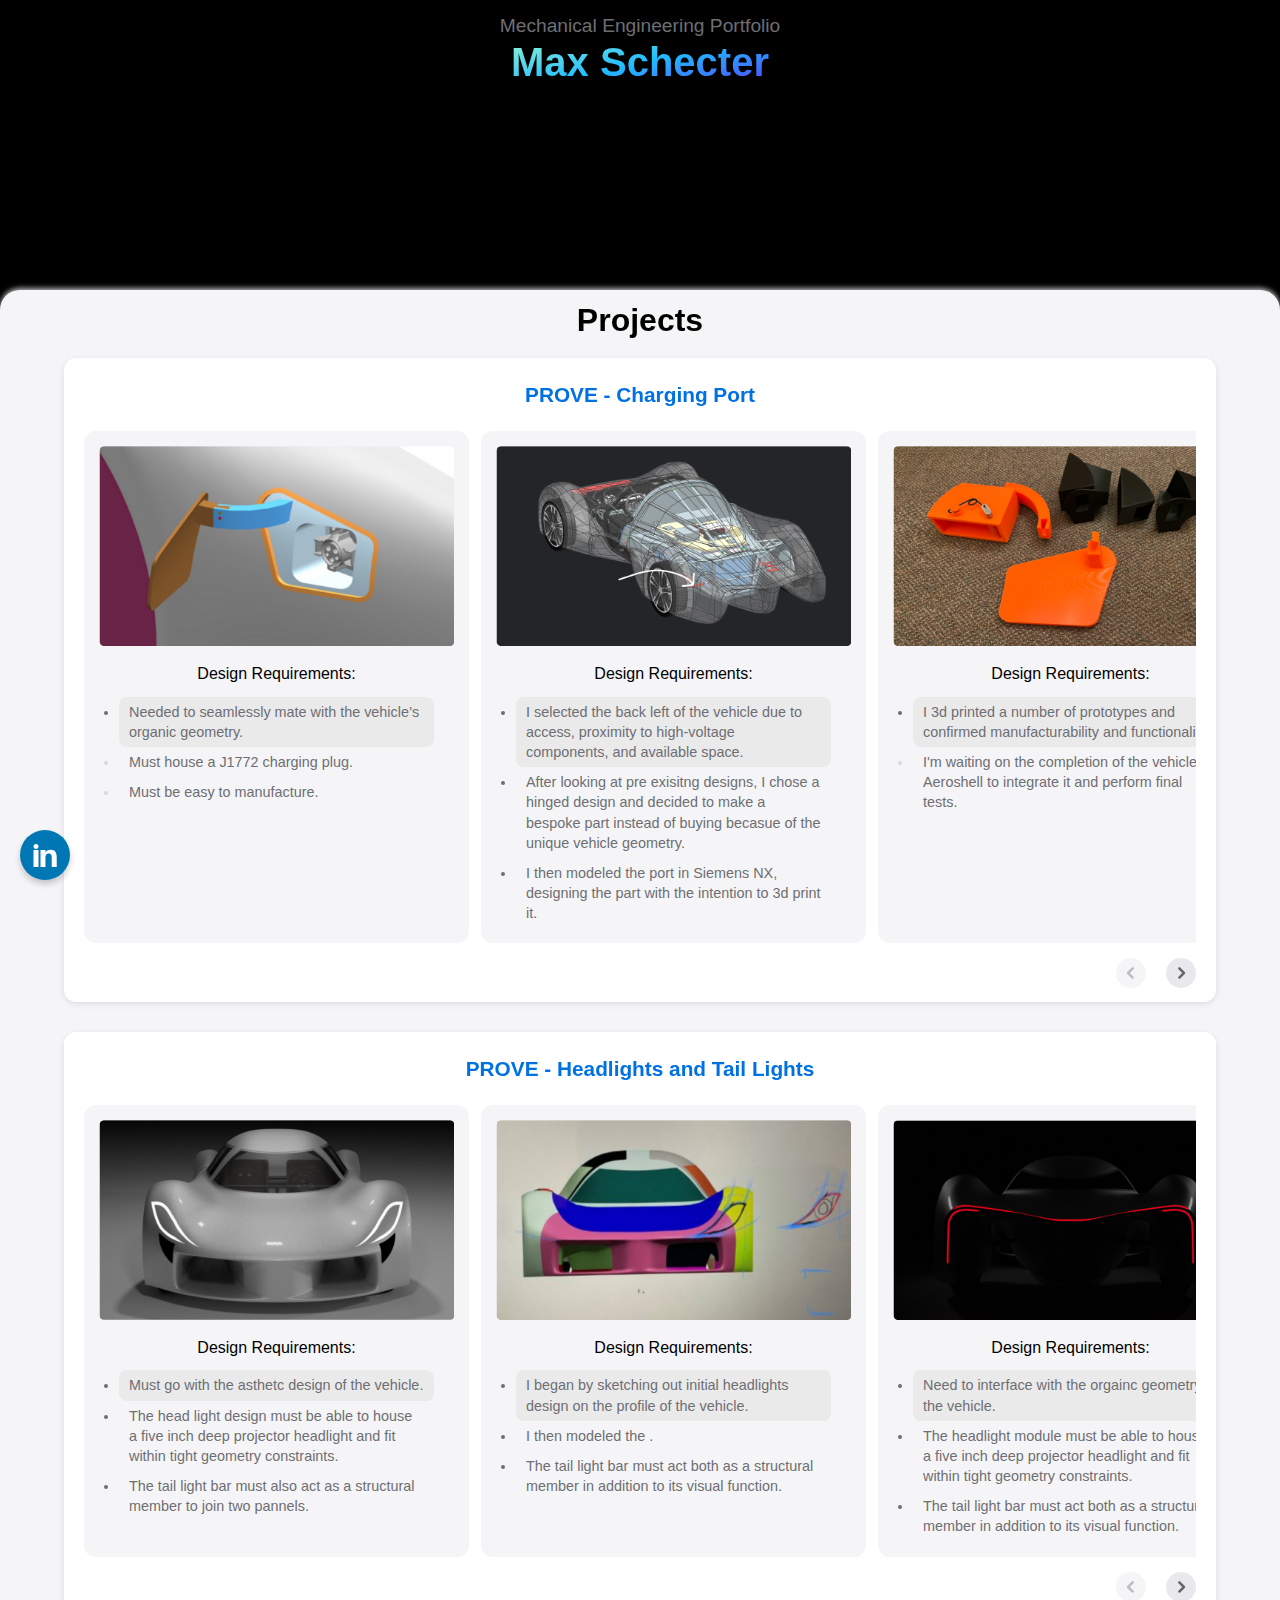
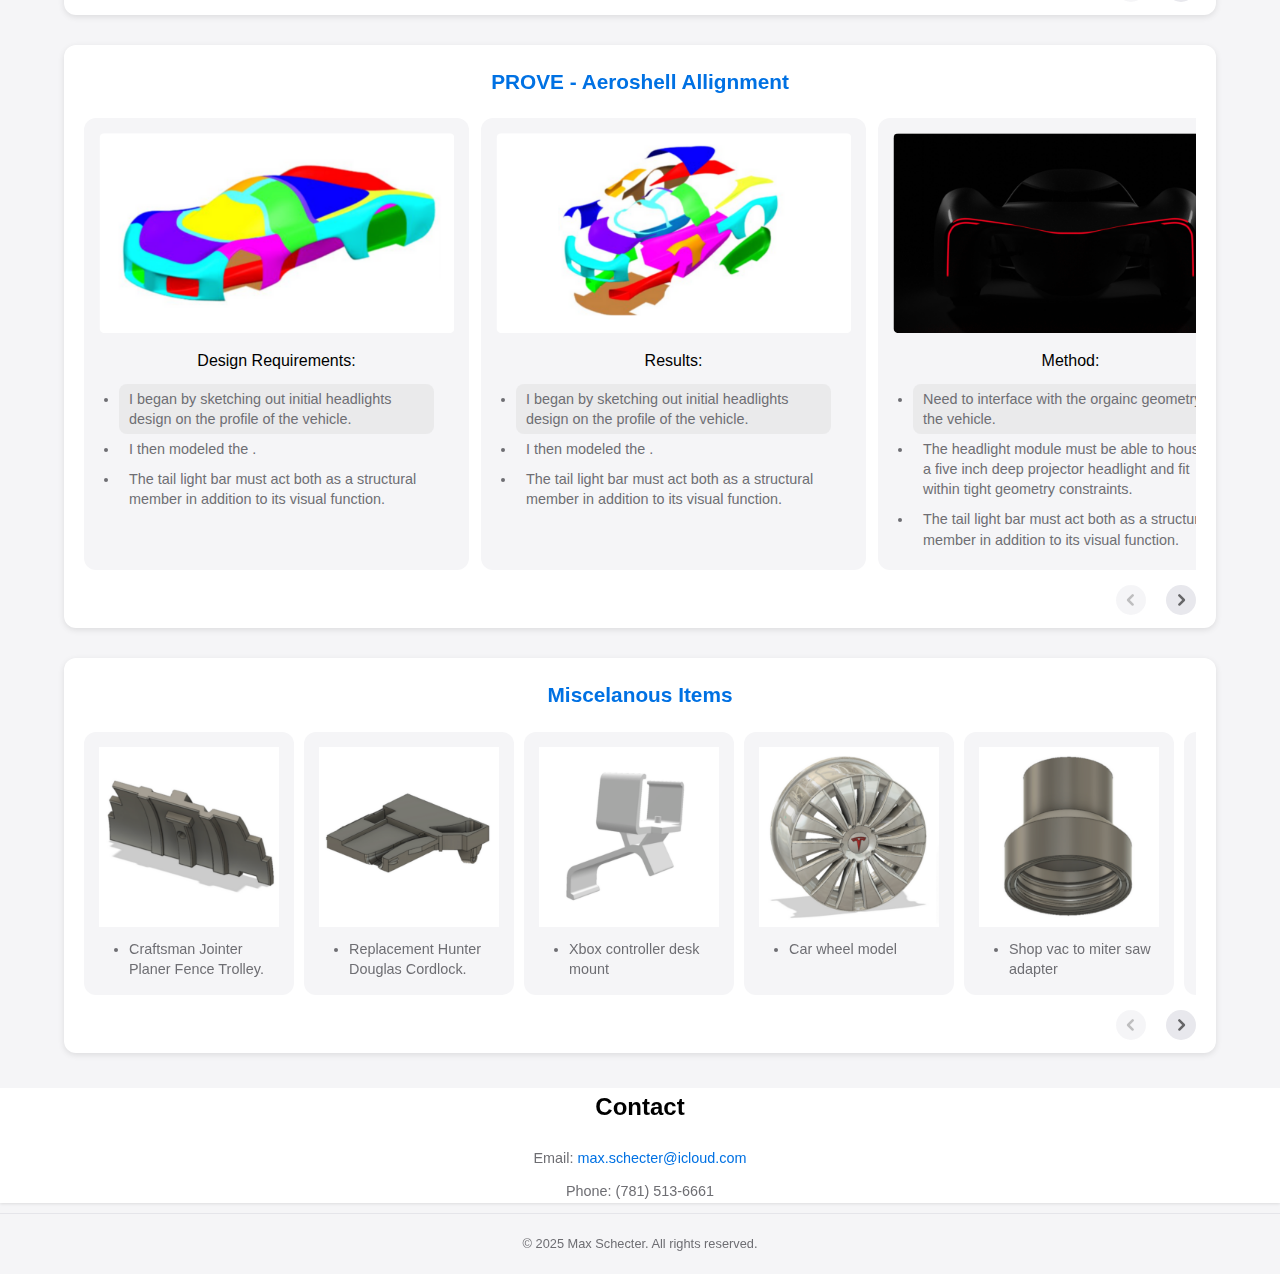
==== commit 26a9003f: "Updated linked in button" ====
--- a/index.html
+++ b/index.html
@@ -19,7 +19,15 @@
         <h1>Max Schecter</h1>
     </header>
 
-    <div class="wrapper"> <!-- Moving Section -->
+    <div class="linkedin-icon">
+        <a href="https://www.linkedin.com/in/max-schecter" target="_blank">
+            <svg viewBox="0 0 23 24">
+                <path d="M4.98 3.5c0 1.38-1.12 2.5-2.5 2.5S0 4.88 0 3.5 1.12 1 2.5 1s2.5 1.12 2.5 2.5zM0 24V7h5v17H0zm7-17h5v2.5h.07c.69-1.3 2.37-2.67 4.93-2.67 5.26 0 6.23 3.46 6.23 7.96V24h-5v-8.8c0-2.1-.04-4.8-2.92-4.8-2.92 0-3.37 2.28-3.37 4.63V24H7V7z"/>
+            </svg>       
+         </a>
+    </div>
+
+    <div class="wrapper" id="wrapper"> <!-- Moving Section -->
         <section id="project-section">
             <h2>Projects</h2>
 
--- a/css/style.css
+++ b/css/style.css
@@ -515,3 +515,44 @@
 }
 
 /* #endregion */
+
+/* Floating LinkedIn Icon */
+.linkedin-icon {
+  -webkit-tap-highlight-color: transparent;
+  position: fixed;
+  bottom: 20px;
+  left: 20px;
+  background-color: #0077b5;
+  border-radius: 50%;
+  width: 50px;
+  height: 50px;
+  display: flex;
+  align-items: center;
+  justify-content: center;
+  box-shadow: 0 4px 6px rgba(0, 0, 0, 0.2);
+  z-index: 5;
+  transition: opacity 0.3s ease-in-out;
+}
+
+.linkedin-icon a {
+  display: flex;
+  align-items: center;
+  justify-content: center;
+  width: 100%;
+  height: 100%;
+}
+
+.linkedin-icon svg {
+  width: 24px;
+  height: 24px;
+  fill: white; /* Applies color to the SVG */
+}
+
+/* Hover effect */
+.linkedin-icon:active {
+  background-color: #00659b;
+}
+
+.hidden {
+  opacity: 0;
+}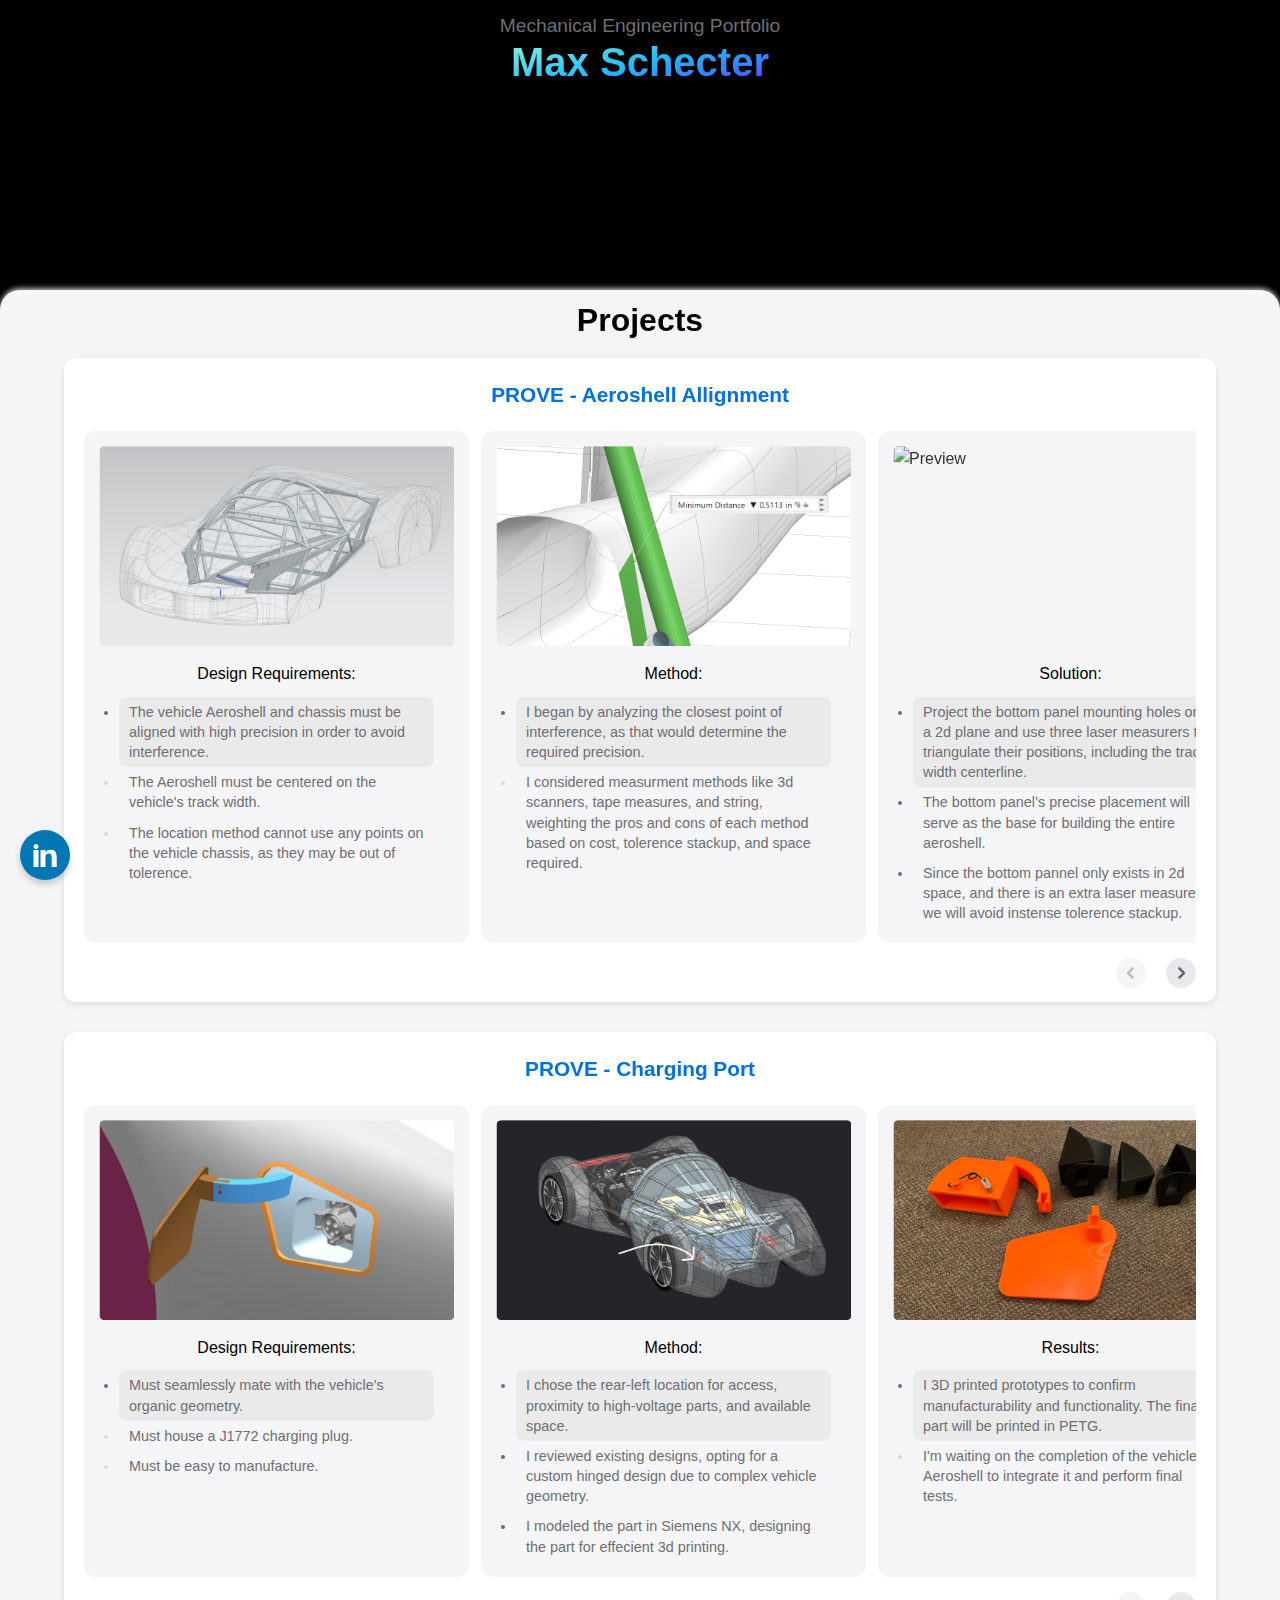
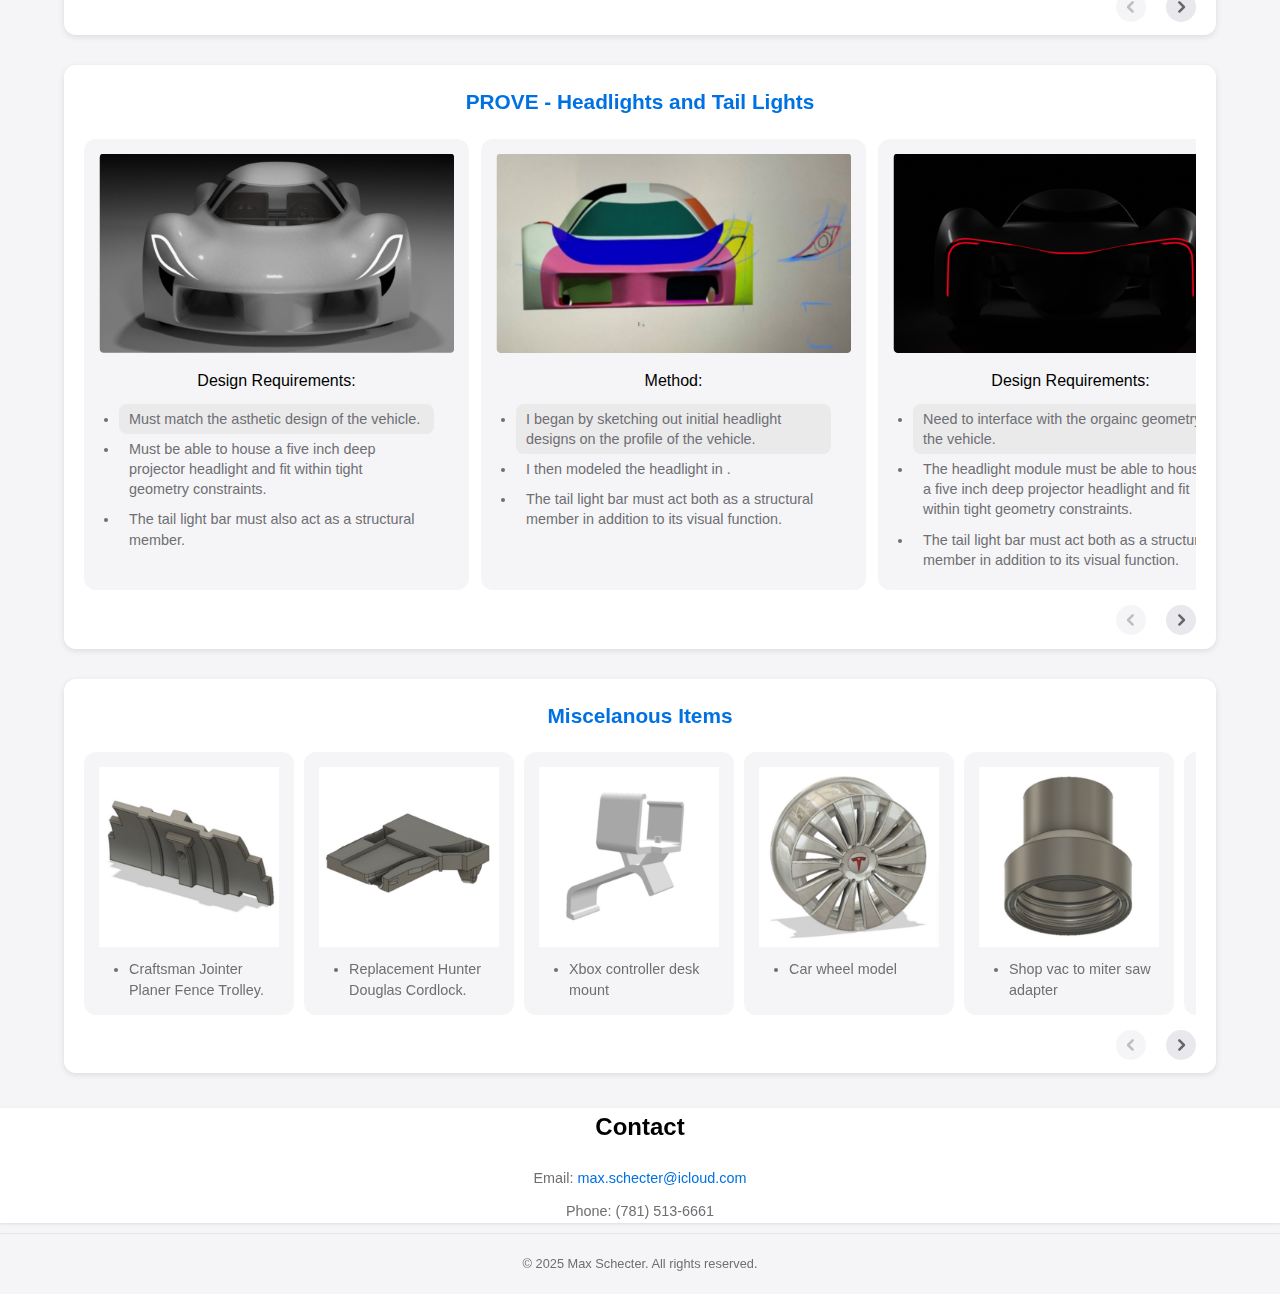
==== commit a9b36c02: "Photo Update" ====
--- a/index.html
+++ b/index.html
@@ -6,6 +6,7 @@
     <meta name="viewport" content="width=device-width, initial-scale=1.0">
     <meta name="description" content="Max Schecter's Mechanical Engineering Portfolio">
     <title>Max Schecter - Portfolio</title>
+    <link rel="icon" type="image/png" href="images/Untitled 7.png">
     <link rel="stylesheet" href="css/style.css">
 </head>
 
@@ -22,17 +23,18 @@
     <div class="linkedin-icon">
         <a href="https://www.linkedin.com/in/max-schecter" target="_blank">
             <svg viewBox="0 0 23 24">
-                <path d="M4.98 3.5c0 1.38-1.12 2.5-2.5 2.5S0 4.88 0 3.5 1.12 1 2.5 1s2.5 1.12 2.5 2.5zM0 24V7h5v17H0zm7-17h5v2.5h.07c.69-1.3 2.37-2.67 4.93-2.67 5.26 0 6.23 3.46 6.23 7.96V24h-5v-8.8c0-2.1-.04-4.8-2.92-4.8-2.92 0-3.37 2.28-3.37 4.63V24H7V7z"/>
-            </svg>       
-         </a>
+                <path
+                    d="M4.98 3.5c0 1.38-1.12 2.5-2.5 2.5S0 4.88 0 3.5 1.12 1 2.5 1s2.5 1.12 2.5 2.5zM0 24V7h5v17H0zm7-17h5v2.5h.07c.69-1.3 2.37-2.67 4.93-2.67 5.26 0 6.23 3.46 6.23 7.96V24h-5v-8.8c0-2.1-.04-4.8-2.92-4.8-2.92 0-3.37 2.28-3.37 4.63V24H7V7z" />
+            </svg>
+        </a>
     </div>
 
     <div class="wrapper" id="wrapper"> <!-- Moving Section -->
         <section id="project-section">
             <h2>Projects</h2>
 
-            <div class="project"> <!-- Charging Port -->
-                <h3>PROVE - Charging Port</h3>
+            <div class="project"> <!-- Aeroshell Allignment -->
+                <h3>PROVE - Aeroshell Allignment</h3>
 
                 <div class="gallery">
                     <div class="gallery-scroll-container">
@@ -41,6 +43,110 @@
                                 <div class="card-wrapper">
                                     <div class="viewer-wrapper">
                                         <div class="viewer">
+                                            <img class="image" src="images/Aeroshell Allignment/Aeroshell Overview.png"
+                                                alt="Preview" />
+                                            <img class="image" src=""
+                                                alt="Preview" />
+                                            <img class="image" src=""
+                                                alt="Preview" />
+                                        </div>
+                                    </div>
+                                    <div class="description-weapper">
+                                        <h4>Design Requirements:</h4>
+                                        <ul id="design-list">
+                                            <li>The vehicle Aeroshell and chassis must be aligned with high precision in order to avoid interference.</li>
+                                            <li  class="no-image">The Aeroshell must be centered on the vehicle's track width.</li>
+                                            <li  class="no-image">The location method cannot use any points on the vehicle chassis, as
+                                                they may be out of tolerence.</li>
+                                        </ul>
+                                    </div>
+                                </div>
+                            </li>
+                            <li class="galley-item">
+                                <div class="card-wrapper">
+                                    <div class="viewer-wrapper">
+                                        <div class="viewer">
+                                            <img class="image" src="images/Aeroshell Allignment/Clearence Photo.png"
+                                                alt="Preview" />
+                                            <img class="image" src="images/Aeroshell Allignment/Clearence Photo.png"
+                                                alt="Preview" />
+                                            <img class="image" src="images/Screenshot 2025-02-06 at 3.01.11 PM.png"
+                                                alt="Preview" />
+                                        </div>
+                                    </div>
+                                    <div class="description-weapper">
+                                        <h4>Method:</h4>
+                                        <ul id="design-list">
+                                            <li>I began by analyzing the closest point of interference, as that would
+                                                determine the required precision.</li>
+                                            <li  class="no-image">I considered measurment methods like 3d scanners, tape measures, and
+                                                string, weighting the pros and cons of each method based on cost,
+                                                tolerence stackup, and space required.</li>
+                                        </ul>
+                                    </div>
+                                </div>
+                            </li>
+                            <li class="galley-item">
+                                <div class="card-wrapper">
+                                    <div class="viewer-wrapper">
+                                        <div class="viewer">
+                                            <img class="image" src="images/Aeroshell Allignment/Laser Photo.png"
+                                                alt="Preview" />
+                                            <img class="image" src="images/Aeroshell Allignment/Aeroshell Exploded.png"
+                                                alt="Preview" />
+                                            <img class="image" src="images/Aeroshell Allignment/Triangulation.png"
+                                                alt="Preview" />
+                                        </div>
+                                    </div>
+                                    <div class="description-weapper">
+                                        <h4>Solution:</h4>
+                                        <ul id="design-list">
+                                            <li>Project the bottom panel mounting holes onto a 2d plane and use
+                                                three laser measurers to triangulate their positions, including the
+                                                track width centerline.</li>
+                                            <li>The bottom panel’s precise placement will serve as the base for building
+                                                the entire aeroshell.</li>
+                                            <li>Since the bottom pannel only exists in 2d space, and there is an extra
+                                                laser measurer, we will avoid instense tolerence stackup.</li>
+                                        </ul>
+                                    </div>
+                                </div>
+                            </li>
+
+                        </ul>
+                    </div>
+                    <div class="PaddleNav">
+                        <ul class="NavGrid">
+                            <li>
+                                <button class="NavButton leftBtn">
+                                    <svg class="NavSvg" viewBox="0 0 36 36">
+                                        <path
+                                            d="M20 25c-.384 0-.768-.146-1.06-.44l-5.5-5.5a1.5 1.5 0 0 1 0-2.12l5.5-5.5a1.5 1.5 0 1 1 2.12 2.12L16.622 18l4.44 4.44A1.5 1.5 0 0 1 20 25z">
+                                    </svg>
+                                </button>
+                            </li>
+                            <li>
+                                <button class="NavButton rightBtn">
+                                    <svg class="NavSvg" viewBox="0 0 36 36">
+                                        <path
+                                            d="M22.56 16.938l-5.508-5.5a1.493 1.493 0 0 0-2.116.003 1.502 1.502 0 0 0 .004 2.121L19.384 18l-4.444 4.438A1.502 1.502 0 0 0 15.996 25c.382 0 .764-.145 1.056-.438l5.508-5.5a1.502 1.502 0 0 0 0-2.125z">
+                                    </svg>
+                                </button>
+                            </li>
+                        </ul>
+                    </div>
+                </div>
+            </div>
+
+            <div class="project"> <!-- Charging Port -->
+                <h3>PROVE - Charging Port</h3>
+                <div class="gallery">
+                    <div class="gallery-scroll-container">
+                        <ul class="gallery-item-container" id="galleryParent">
+                            <li class="galley-item">
+                                <div class="card-wrapper">
+                                    <div class="viewer-wrapper">
+                                        <div class="viewer">
                                             <img class="image" src="images/Charging Port/Geometry.png" alt="Preview" />
                                             <img class="image" src="images/Charging Port/Geometry.png" alt="Preview" />
                                             <img class="image" src="images/Charging Port/Geometry.png" alt="Preview" />
@@ -49,7 +155,7 @@
                                     <div class="description-weapper">
                                         <h4>Design Requirements:</h4>
                                         <ul id="design-list">
-                                            <li> Needed to seamlessly mate with the vehicle’s organic geometry.</li>
+                                            <li> Must seamlessly mate with the vehicle's organic geometry.</li>
                                             <li class="no-image"> Must house a J1772 charging plug.</li>
                                             <li class="no-image"> Must be easy to manufacture.</li>
                                         </ul>
@@ -68,20 +174,14 @@
                                         </div>
                                     </div>
                                     <div class="description-weapper">
-                                        <h4>Design Requirements:</h4>
-                                        <ul id="design-list">
-                                            <li>I selected the back left of the vehicle due to access, proximity to
-                                                high-voltage
-                                                components, and available space.</li>
-                                            <li>After looking at pre exisitng designs, I chose a hinged design and
-                                                decided to
-                                                make a
-                                                bespoke part instead of buying becasue of the unique vehicle geometry.
-                                            </li>
-                                            <li>I then modeled the port in Siemens NX, designing the part with the
-                                                intention to
-                                                3d print
-                                                it.</li>
+                                        <h4>Method:</h4>
+                                        <ul id="design-list">
+                                            <li>I chose the rear-left location for access, proximity to high-voltage
+                                                parts, and available space.</li>
+                                            <li>I reviewed existing designs, opting for a custom hinged design due to
+                                                complex vehicle geometry.</li>
+                                            <li>I modeled the part in Siemens NX, designing the part for effecient 3d
+                                                printing.</li>
                                         </ul>
                                     </div>
                                 </div>
@@ -97,15 +197,13 @@
                                         </div>
                                     </div>
                                     <div class="description-weapper">
-                                        <h4>Design Requirements:</h4>
-                                        <ul id="design-list">
-                                            <li>I 3d printed a number of prototypes and confirmed manufacturability and
-                                                functionality.
+                                        <h4>Results:</h4>
+                                        <ul id="design-list">
+                                            <li>I 3D printed prototypes to confirm manufacturability and functionality.
+                                                The final part will be printed in PETG.
                                             </li>
                                             <li class="no-image">I'm waiting on the completion of the vehicle Aeroshell
-                                                to
-                                                integrate it
-                                                and perform final tests.</li>
+                                                to integrate it and perform final tests.</li>
                                         </ul>
                                     </div>
                                 </div>
@@ -157,12 +255,10 @@
                                     <div class="description-weapper">
                                         <h4>Design Requirements:</h4>
                                         <ul id="design-list">
-                                            <li>Must go with the asthetc design of the vehicle.</li>
-                                            <li>The head light design must be able to house a five inch deep projector
-                                                headlight and fit
+                                            <li>Must match the asthetic design of the vehicle.</li>
+                                            <li>Must be able to house a five inch deep projector headlight and fit
                                                 within tight geometry constraints.</li>
-                                            <li>The tail light bar must also act as a structural member to join two
-                                                pannels.</li>
+                                            <li>The tail light bar must also act as a structural member.</li>
                                         </ul>
                                     </div>
                                 </div>
@@ -180,11 +276,11 @@
                                         </div>
                                     </div>
                                     <div class="description-weapper">
-                                        <h4>Design Requirements:</h4>
-                                        <ul id="design-list">
-                                            <li>I began by sketching out initial headlights design on the profile of the
+                                        <h4>Method:</h4>
+                                        <ul id="design-list">
+                                            <li>I began by sketching out initial headlight designs on the profile of the
                                                 vehicle.</li>
-                                            <li>I then modeled the .</li>
+                                            <li>I then modeled the headlight in .</li>
                                             <li>The tail light bar must act both as a structural member in addition to
                                                 its visual
                                                 function.</li>
@@ -244,114 +340,6 @@
                 </div>
             </div>
 
-            <div class="project"> <!-- Aeroshell Allignment -->
-                <h3>PROVE - Aeroshell Allignment</h3>
-
-                <div class="gallery">
-                    <div class="gallery-scroll-container">
-                        <ul class="gallery-item-container" id="galleryParent">
-                            <li class="galley-item">
-                                <div class="card-wrapper">
-                                    <div class="viewer-wrapper">
-                                        <div class="viewer">
-                                            <img class="image" src="images/Aeroshell Allignment/Aeroshell.png"
-                                                alt="Preview" />
-                                            <img class="image" src="images/Headlights and Tail Lights/Interference.png"
-                                                alt="Preview" />
-                                            <img class="image" src="images/Headlights and Tail Lights/Rear.png"
-                                                alt="Preview" />
-                                        </div>
-                                    </div>
-                                    <div class="description-weapper">
-                                        <h4>Design Requirements:</h4>
-                                        <ul id="design-list">
-                                            <li>I began by sketching out initial headlights design on the profile of the
-                                                vehicle.</li>
-                                            <li>I then modeled the .</li>
-                                            <li>The tail light bar must act both as a structural member in addition to
-                                                its visual
-                                                function.</li>
-                                        </ul>
-                                    </div>
-                                </div>
-                            </li>
-                            <li class="galley-item">
-                                <div class="card-wrapper">
-                                    <div class="viewer-wrapper">
-                                        <div class="viewer">
-                                            <img class="image" src="images/Aeroshell Allignment/Aeroshell Exploded.png"
-                                                alt="Preview" />
-                                            <img class="image" src="images/Screenshot 2025-02-06 at 3.01.11 PM.png"
-                                                alt="Preview" />
-                                            <img class="image" src="images/Screenshot 2025-02-06 at 3.01.11 PM.png"
-                                                alt="Preview" />
-                                        </div>
-                                    </div>
-                                    <div class="description-weapper">
-                                        <h4>Results:</h4>
-                                        <ul id="design-list">
-                                            <li>I began by sketching out initial headlights design on the profile of the
-                                                vehicle.</li>
-                                            <li>I then modeled the .</li>
-                                            <li>The tail light bar must act both as a structural member in addition to
-                                                its visual
-                                                function.</li>
-                                        </ul>
-                                    </div>
-                                </div>
-                            </li>
-                            <li class="galley-item">
-                                <div class="card-wrapper">
-                                    <div class="viewer-wrapper">
-                                        <div class="viewer">
-                                            <img class="image" src="images/Screenshot 2025-02-06 at 3.01.11 PM.png"
-                                                alt="Preview" />
-                                            <img class="image" src="images/Screenshot 2025-02-06 at 3.01.11 PM.png"
-                                                alt="Preview" />
-                                            <img class="image" src="images/Screenshot 2025-02-06 at 3.01.11 PM.png"
-                                                alt="Preview" />
-                                        </div>
-                                    </div>
-                                    <div class="description-weapper">
-                                        <h4>Method:</h4>
-                                        <ul id="design-list">
-                                            <li>Need to interface with the orgainc geometry of the vehicle.</li>
-                                            <li>The headlight module must be able to house a five inch deep projector
-                                                headlight and fit
-                                                within tight geometry constraints.</li>
-                                            <li>The tail light bar must act both as a structural member in addition to
-                                                its visual
-                                                function.</li>
-                                        </ul>
-                                    </div>
-                                </div>
-                            </li>
-
-                        </ul>
-                    </div>
-                    <div class="PaddleNav">
-                        <ul class="NavGrid">
-                            <li>
-                                <button class="NavButton leftBtn">
-                                    <svg class="NavSvg" viewBox="0 0 36 36">
-                                        <path
-                                            d="M20 25c-.384 0-.768-.146-1.06-.44l-5.5-5.5a1.5 1.5 0 0 1 0-2.12l5.5-5.5a1.5 1.5 0 1 1 2.12 2.12L16.622 18l4.44 4.44A1.5 1.5 0 0 1 20 25z">
-                                    </svg>
-                                </button>
-                            </li>
-                            <li>
-                                <button class="NavButton rightBtn">
-                                    <svg class="NavSvg" viewBox="0 0 36 36">
-                                        <path
-                                            d="M22.56 16.938l-5.508-5.5a1.493 1.493 0 0 0-2.116.003 1.502 1.502 0 0 0 .004 2.121L19.384 18l-4.444 4.438A1.502 1.502 0 0 0 15.996 25c.382 0 .764-.145 1.056-.438l5.508-5.5a1.502 1.502 0 0 0 0-2.125z">
-                                    </svg>
-                                </button>
-                            </li>
-                        </ul>
-                    </div>
-                </div>
-            </div>
-
             <div class="project"> <!-- Misc Projects -->
                 <h3>Miscelanous Items</h3>
 
@@ -446,9 +434,9 @@
                         </ul>
                     </div>
                 </div>
-
-                </section>
             </div>
+        </section>
+
 
         </section>
 
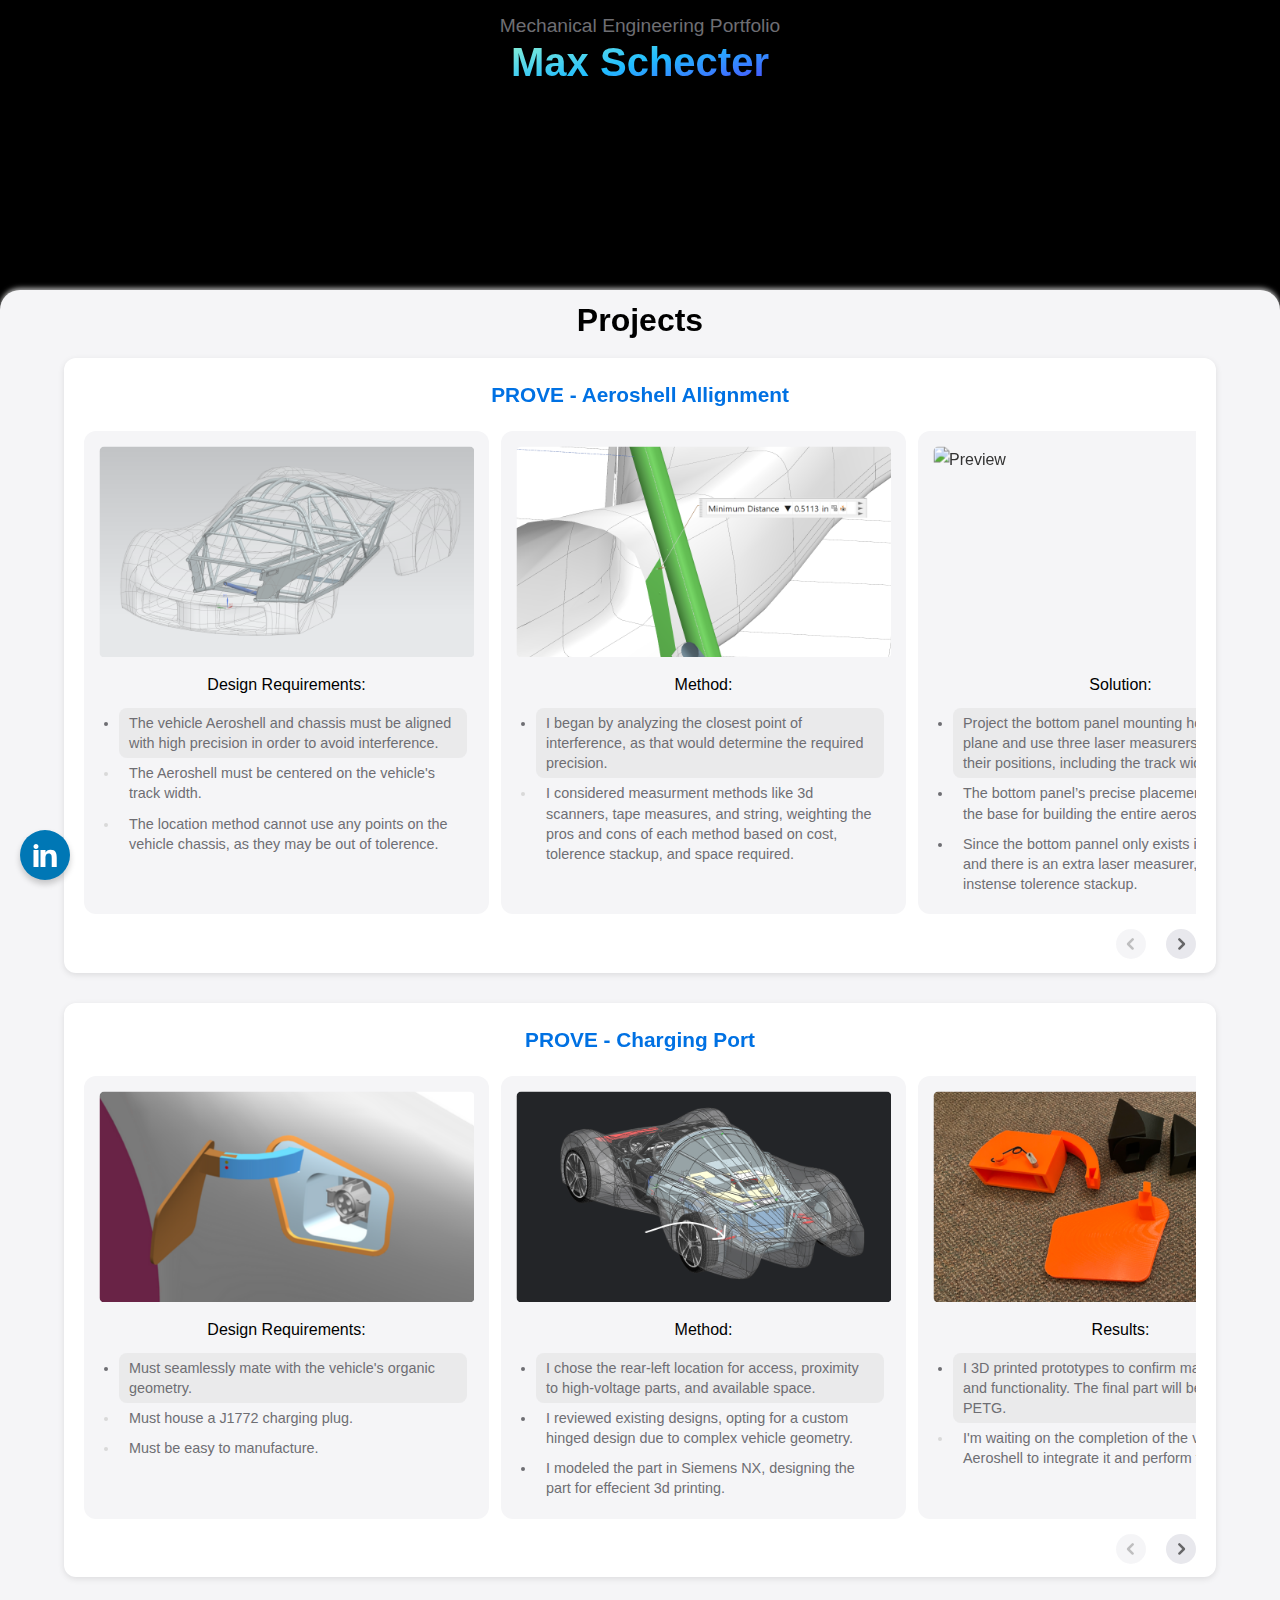
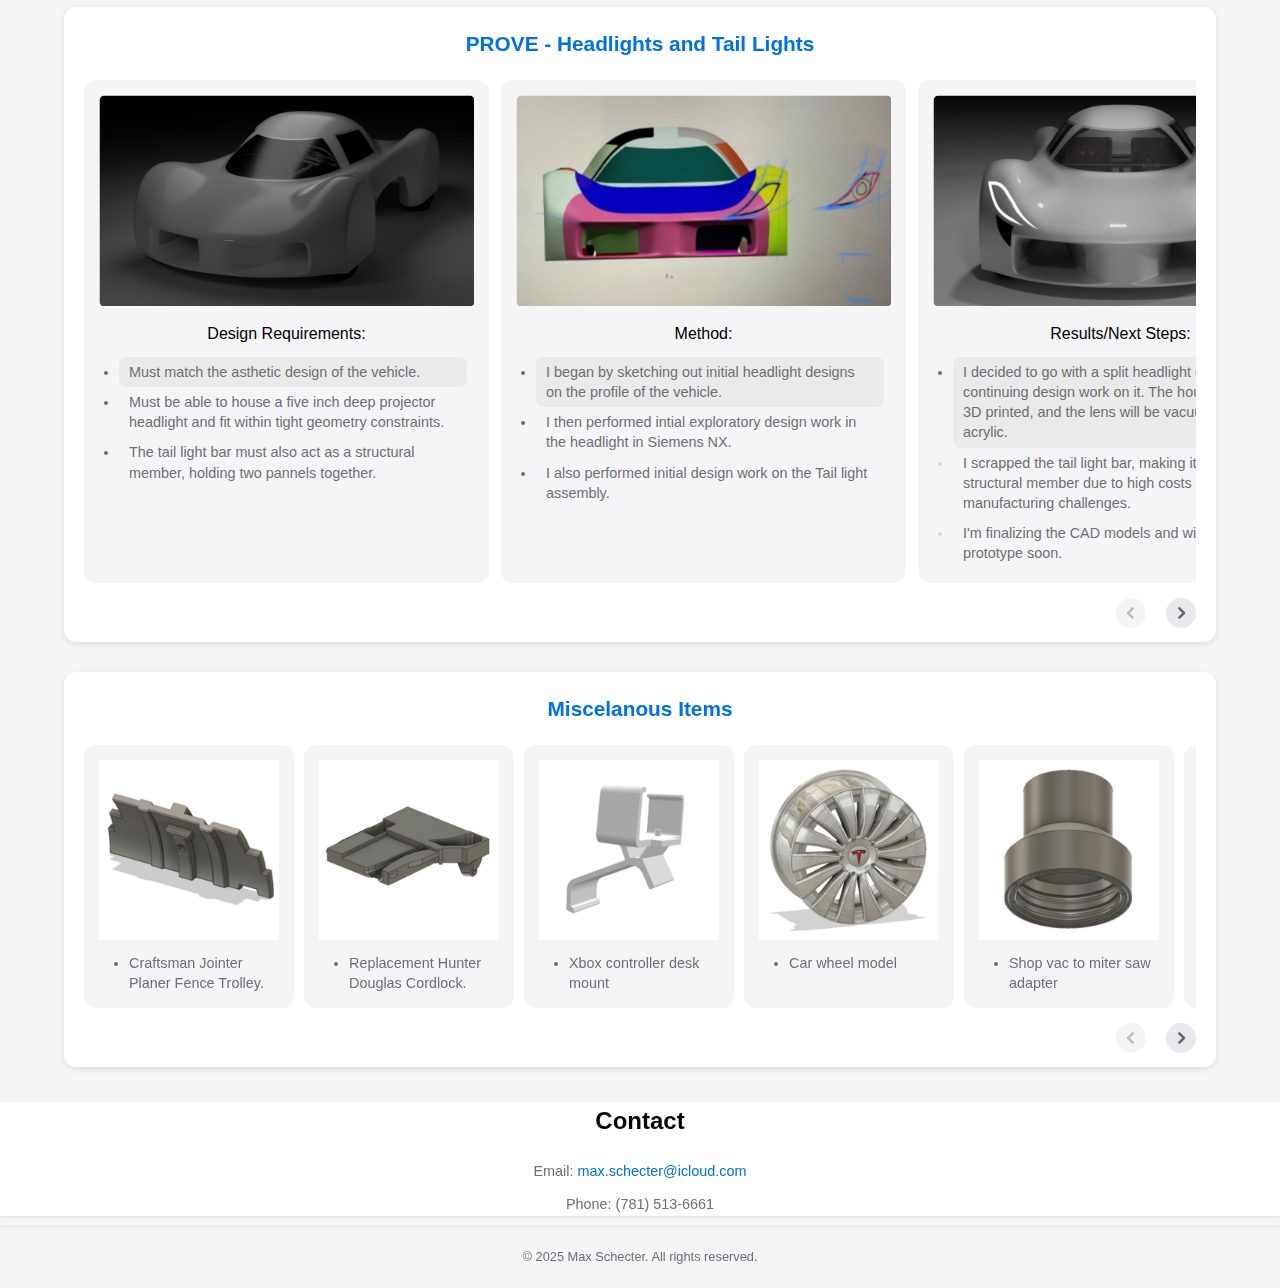
==== commit 6558613c: "Version 1" ====
--- a/index.html
+++ b/index.html
@@ -244,7 +244,7 @@
                                 <div class="card-wrapper">
                                     <div class="viewer-wrapper">
                                         <div class="viewer">
-                                            <img class="image" src="images/Headlights and Tail Lights/Render.png"
+                                            <img class="image" src="images/Headlights and Tail Lights/Mila Blank.png"
                                                 alt="Preview" />
                                             <img class="image" src="images/Headlights and Tail Lights/Interference.png"
                                                 alt="Preview" />
@@ -258,7 +258,7 @@
                                             <li>Must match the asthetic design of the vehicle.</li>
                                             <li>Must be able to house a five inch deep projector headlight and fit
                                                 within tight geometry constraints.</li>
-                                            <li>The tail light bar must also act as a structural member.</li>
+                                            <li>The tail light bar must also act as a structural member, holding two pannels together.</li>
                                         </ul>
                                     </div>
                                 </div>
@@ -269,9 +269,9 @@
                                         <div class="viewer">
                                             <img class="image" src="images/Headlights and Tail Lights/Sketch.png"
                                                 alt="Preview" />
-                                            <img class="image" src="images/Screenshot 2025-02-06 at 3.01.11 PM.png"
-                                                alt="Preview" />
-                                            <img class="image" src="images/Screenshot 2025-02-06 at 3.01.11 PM.png"
+                                            <img class="image" src="images/Headlights and Tail Lights/Headlight.png"
+                                                alt="Preview" />
+                                            <img class="image" src="images/Headlights and Tail Lights/Tail Lights.png"
                                                 alt="Preview" />
                                         </div>
                                     </div>
@@ -280,36 +280,30 @@
                                         <ul id="design-list">
                                             <li>I began by sketching out initial headlight designs on the profile of the
                                                 vehicle.</li>
-                                            <li>I then modeled the headlight in .</li>
-                                            <li>The tail light bar must act both as a structural member in addition to
-                                                its visual
-                                                function.</li>
-                                        </ul>
-                                    </div>
-                                </div>
-                            </li>
-                            <li class="galley-item">
-                                <div class="card-wrapper">
-                                    <div class="viewer-wrapper">
-                                        <div class="viewer">
-                                            <img class="image" src="images/Screenshot 2025-02-06 at 3.01.11 PM.png"
-                                                alt="Preview" />
-                                            <img class="image" src="images/Screenshot 2025-02-06 at 3.01.11 PM.png"
-                                                alt="Preview" />
-                                            <img class="image" src="images/Screenshot 2025-02-06 at 3.01.11 PM.png"
-                                                alt="Preview" />
-                                        </div>
-                                    </div>
-                                    <div class="description-weapper">
-                                        <h4>Design Requirements:</h4>
-                                        <ul id="design-list">
-                                            <li>Need to interface with the orgainc geometry of the vehicle.</li>
-                                            <li>The headlight module must be able to house a five inch deep projector
-                                                headlight and fit
-                                                within tight geometry constraints.</li>
-                                            <li>The tail light bar must act both as a structural member in addition to
-                                                its visual
-                                                function.</li>
+                                            <li>I then performed intial exploratory design work in the headlight in Siemens NX.</li>
+                                            <li>I also performed initial design work on the Tail light assembly.</li>
+                                        </ul>
+                                    </div>
+                                </div>
+                            </li>
+                            <li class="galley-item">
+                                <div class="card-wrapper">
+                                    <div class="viewer-wrapper">
+                                        <div class="viewer">
+                                            <img class="image" src="images/Headlights and Tail Lights/Render.png"
+                                                alt="Preview" />
+                                            <img class="image" src=""
+                                                alt="Preview" />
+                                            <img class="image" src=""
+                                                alt="Preview" />
+                                        </div>
+                                    </div>
+                                    <div class="description-weapper">
+                                        <h4>Results/Next Steps:</h4>
+                                        <ul id="design-list">
+                                            <li>I decided to go with a split headlight design and am continuing design work on it. The housing will be 3D printed, and the lens will be vacuum-formed acrylic.</li>
+                                            <li class="no-image">I scrapped the tail light bar, making it a purely structural member due to high costs and manufacturing challenges.</li>
+                                            <li class="no-image">I'm finalizing the CAD models and will 3D print a prototype soon.</li>
                                         </ul>
                                     </div>
                                 </div>
--- a/css/style.css
+++ b/css/style.css
@@ -144,7 +144,7 @@
 }
 
 .gallery {  
-  --card-width: 385px;
+  --card-width: 405px;
   --card-gap: 10px;
   margin: 0;
   position: relative;
@@ -229,7 +229,7 @@
   font-size: 0.9rem;
   color: #6e6e73;
   line-height: 1.4;
-  margin: 0px 15px;
+  margin: 0px 2px 0px 15px;
   text-align: left;
   padding: 5px 10px;
   /* Adds internal spacing for a better hover effect */
@@ -417,26 +417,25 @@
 
   }
 
-  .viewer {
-    height: 33vw !important;
-  }
-
   .gallery {
     --card-width: 280px;
     --card-gap: 10px;
-    
-  }
-
-}
+  }
+  .gallery-item-container {
+    margin: 0px 90px !important;
+  }
+}
+
 
 @media (max-width: 600px) {
   .gallery {
-    --card-width: 65vw;
+    --card-width: 70vw;
   }
 
   .galley-item {
     scroll-snap-align: center;
   }
+
   .galley-item.small {
     scroll-snap-align: center;
   }
@@ -555,4 +554,4 @@
 
 .hidden {
   opacity: 0;
-}+}
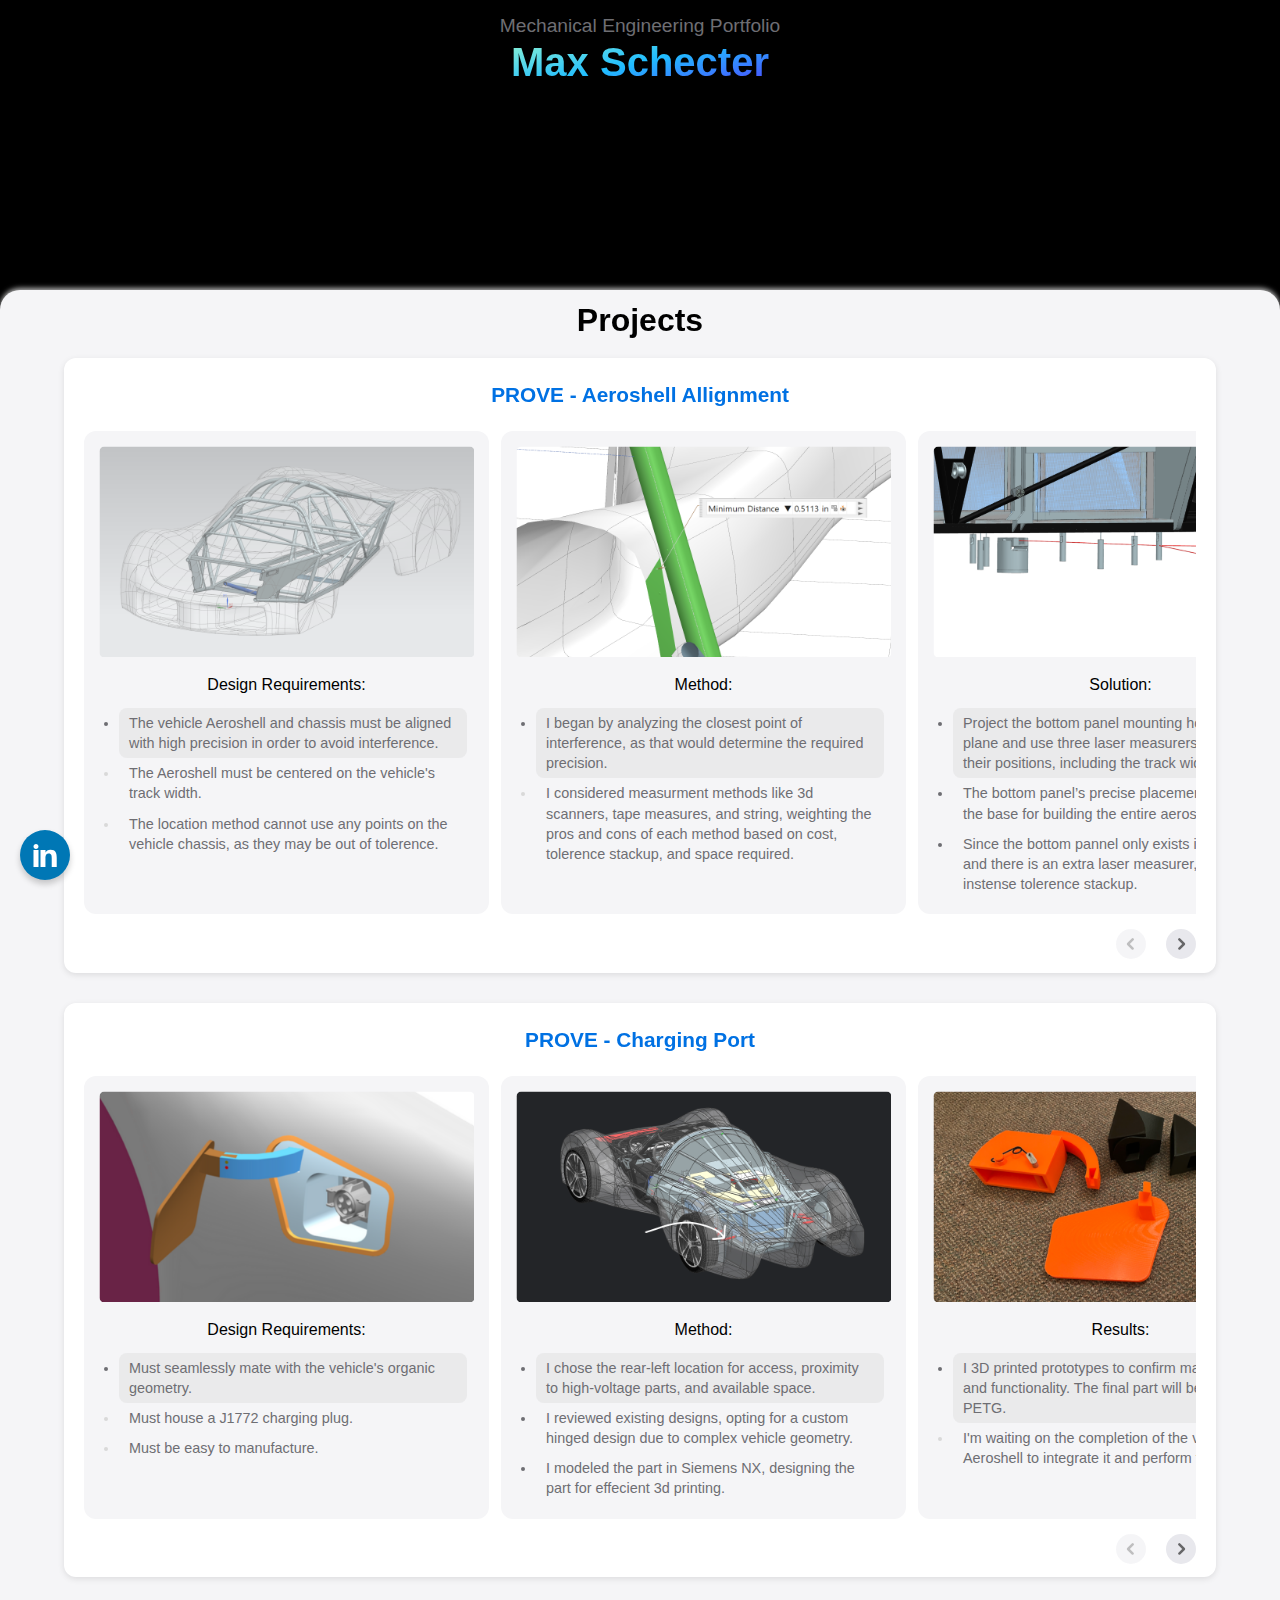
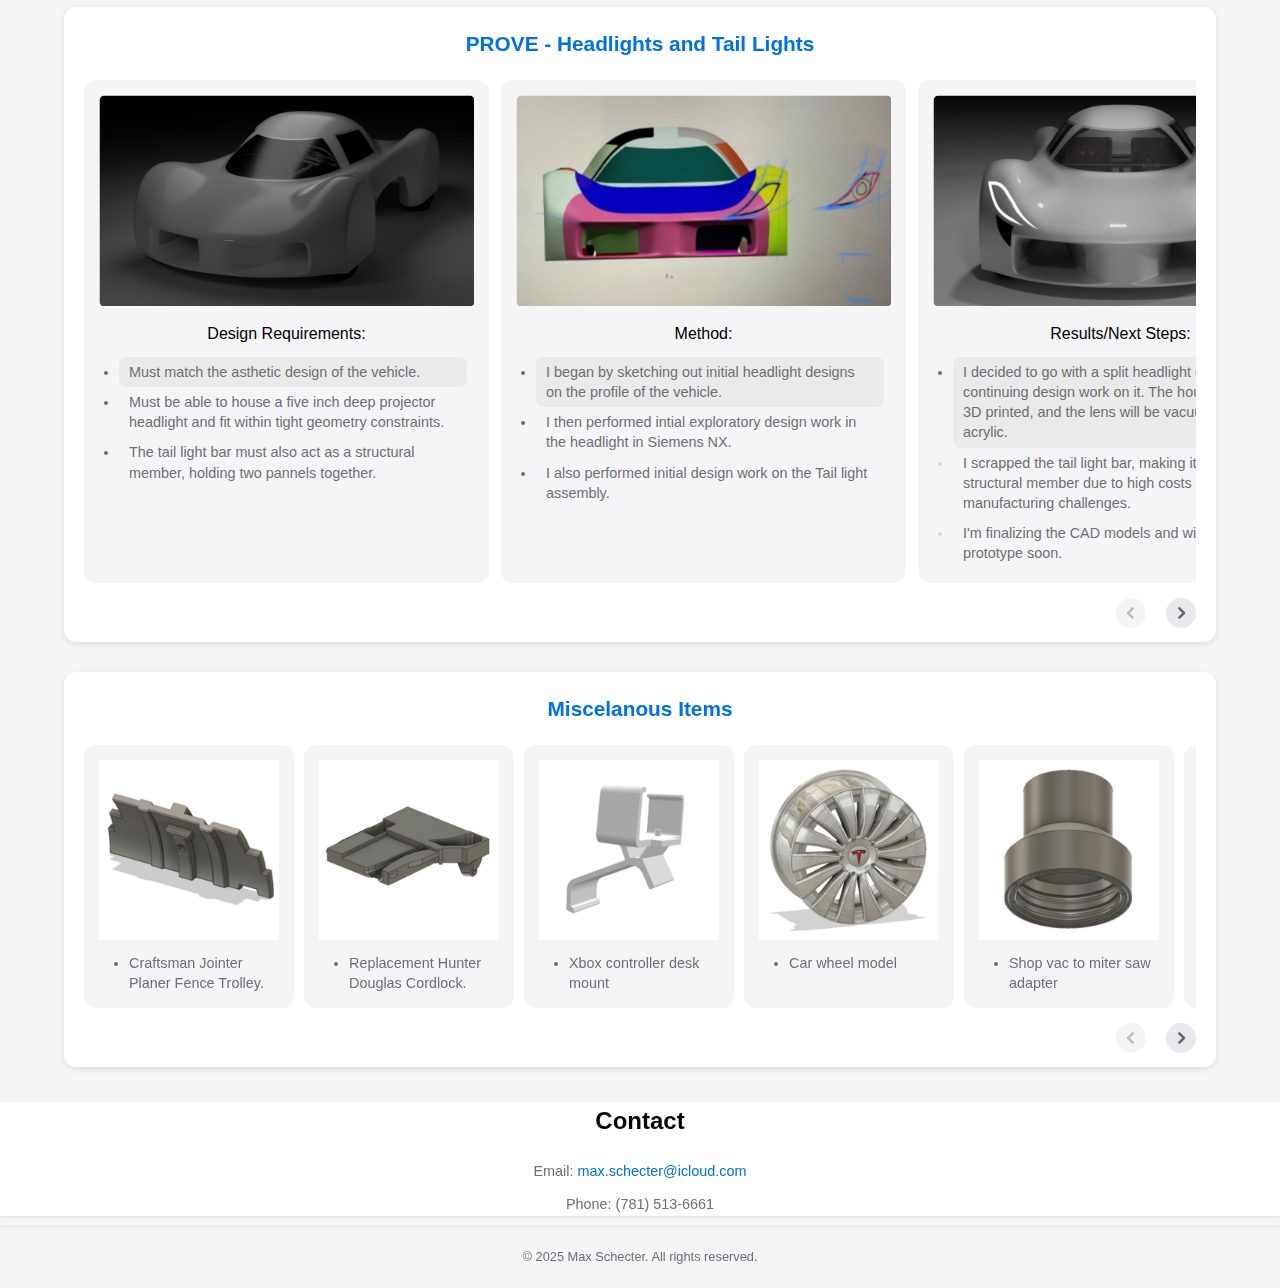
==== commit 209eca55: "Photo fix" ====
--- a/index.html
+++ b/index.html
@@ -90,7 +90,7 @@
                                 <div class="card-wrapper">
                                     <div class="viewer-wrapper">
                                         <div class="viewer">
-                                            <img class="image" src="images/Aeroshell Allignment/Laser Photo.png"
+                                            <img class="image" src="images/Aeroshell Allignment/Laser photo.png"
                                                 alt="Preview" />
                                             <img class="image" src="images/Aeroshell Allignment/Aeroshell Exploded.png"
                                                 alt="Preview" />
